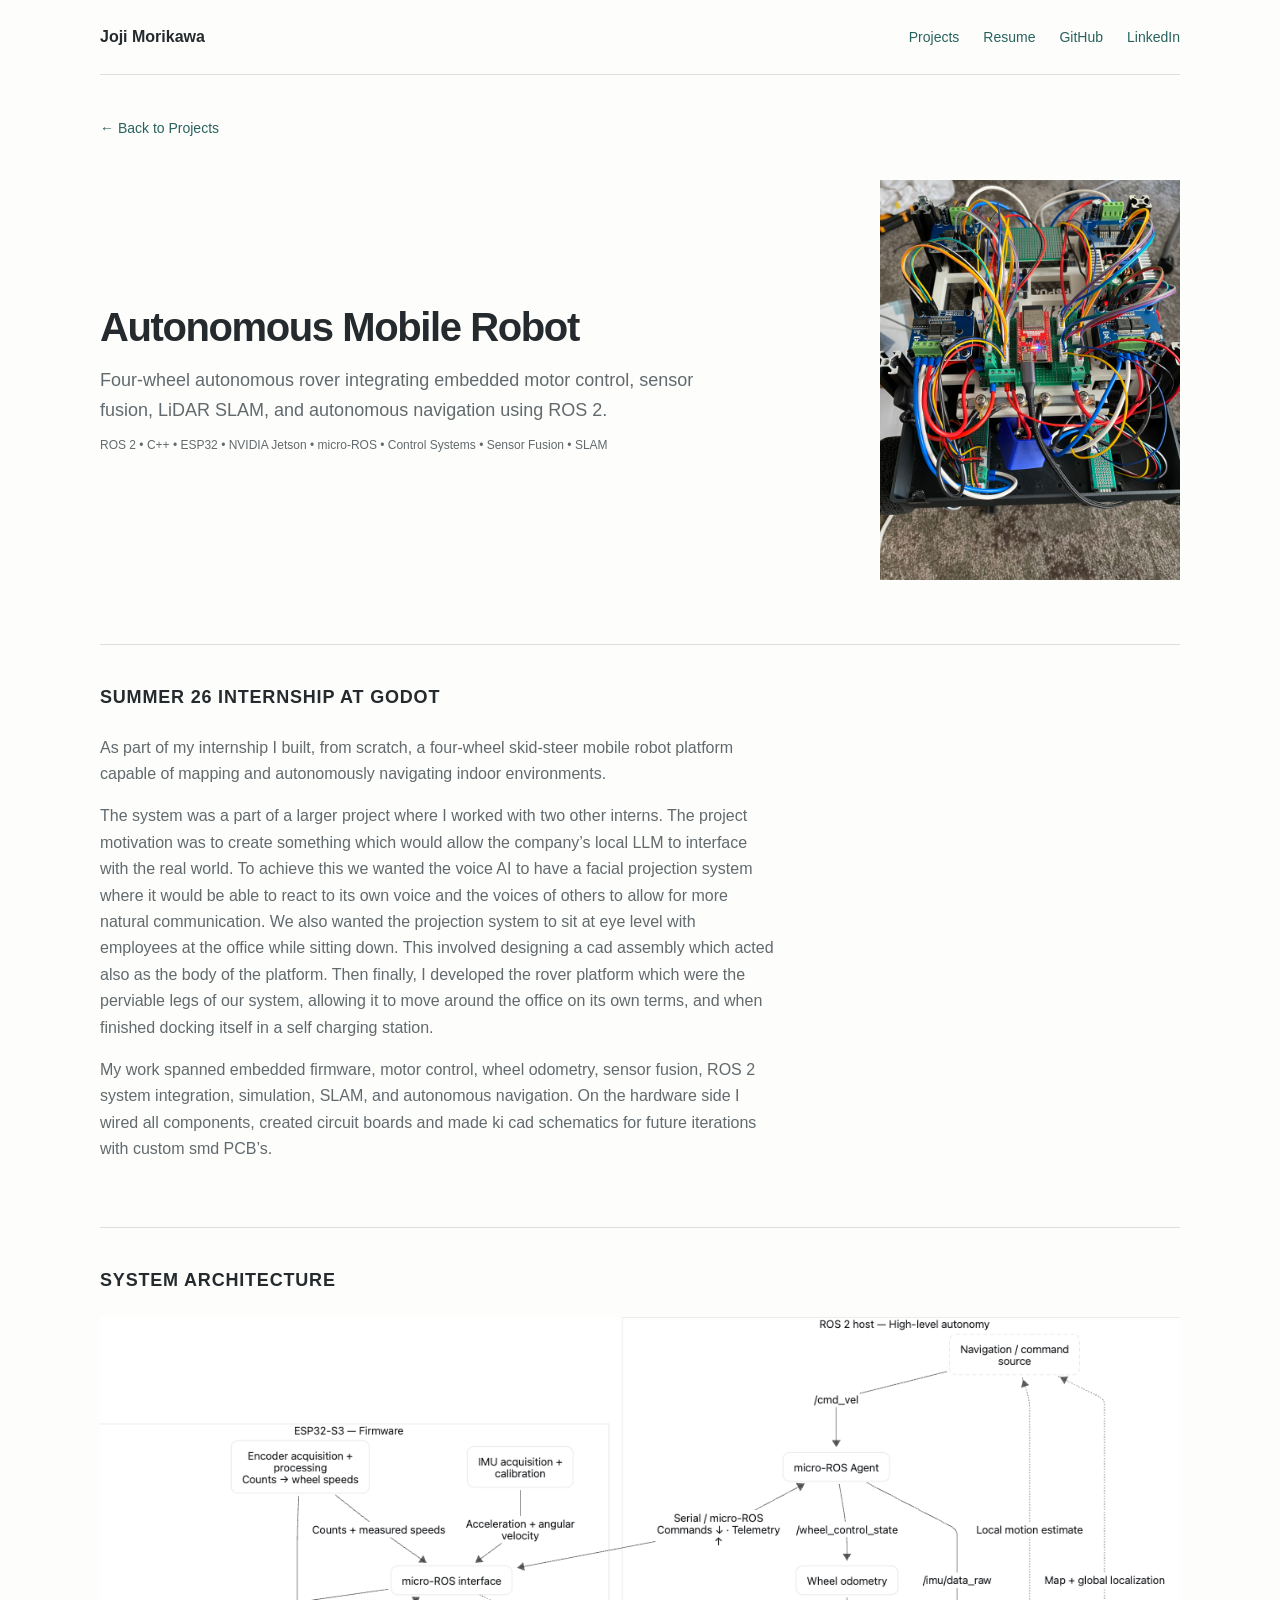
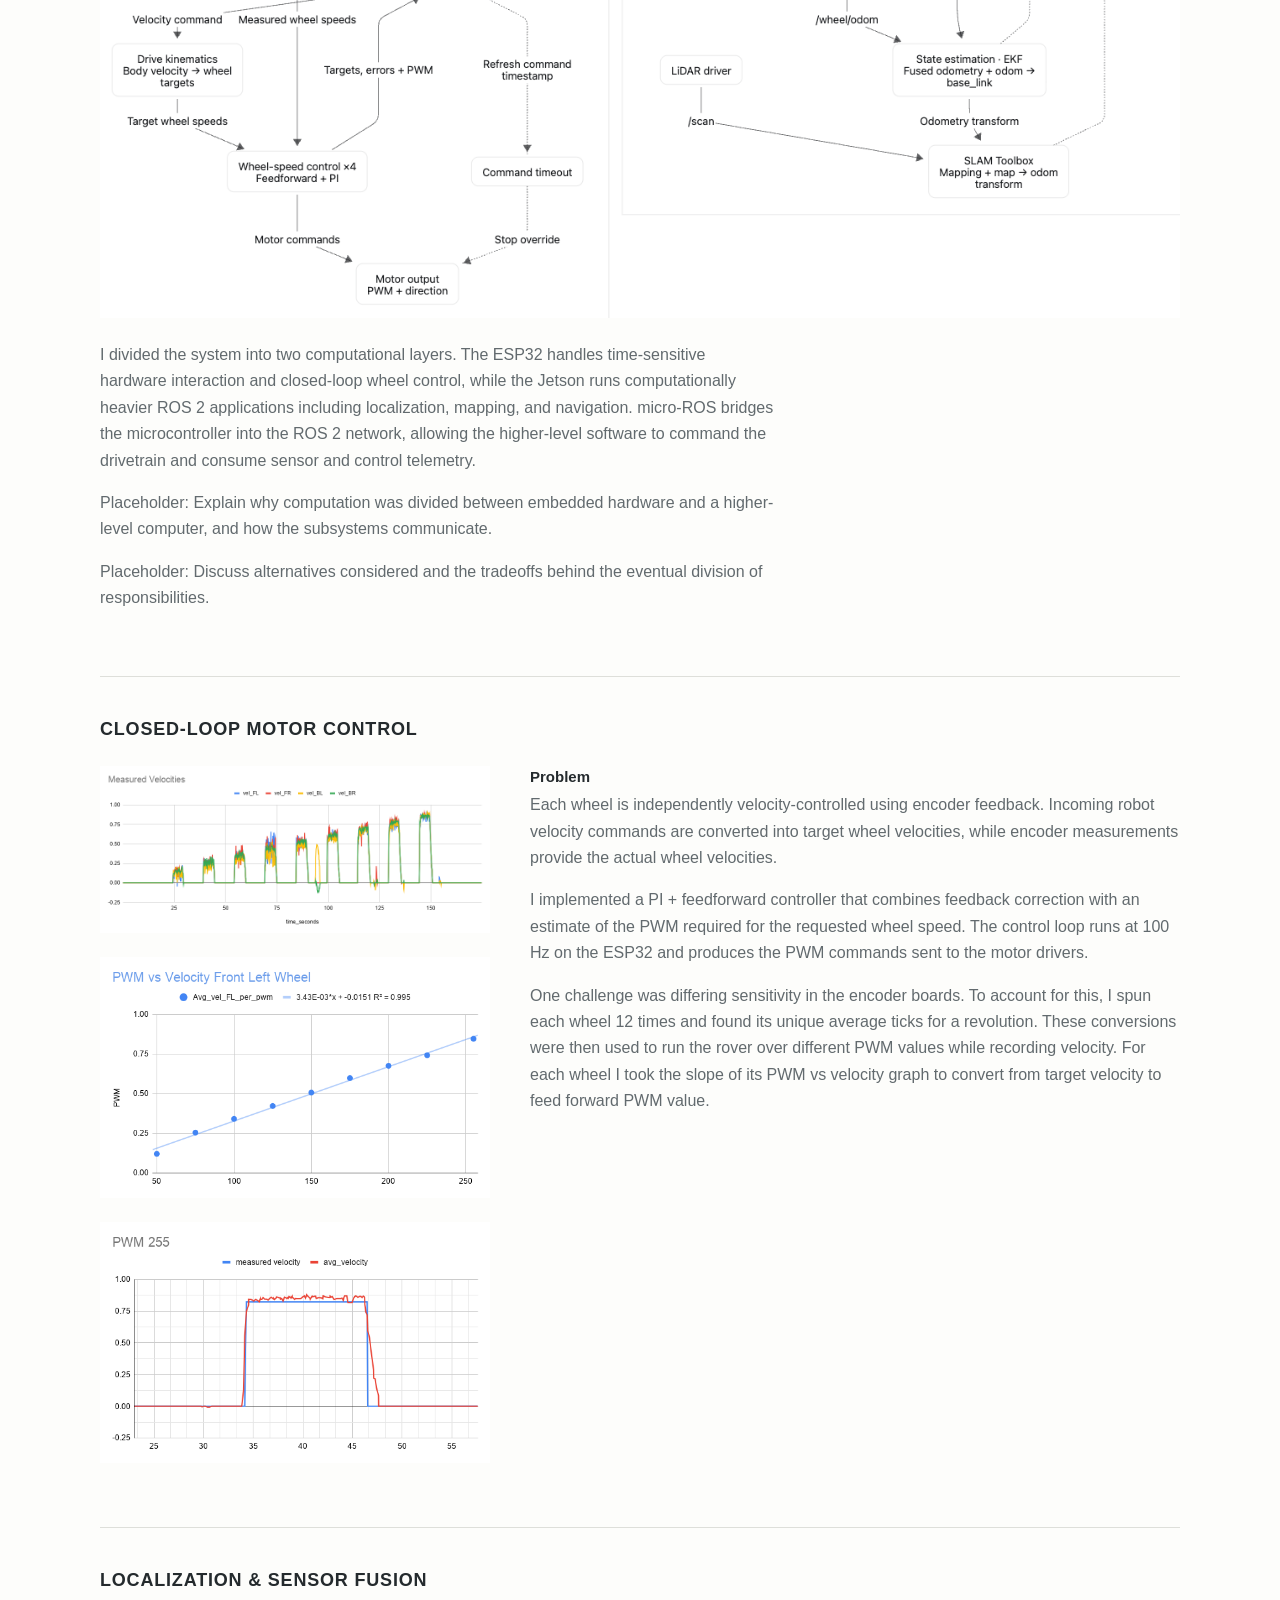
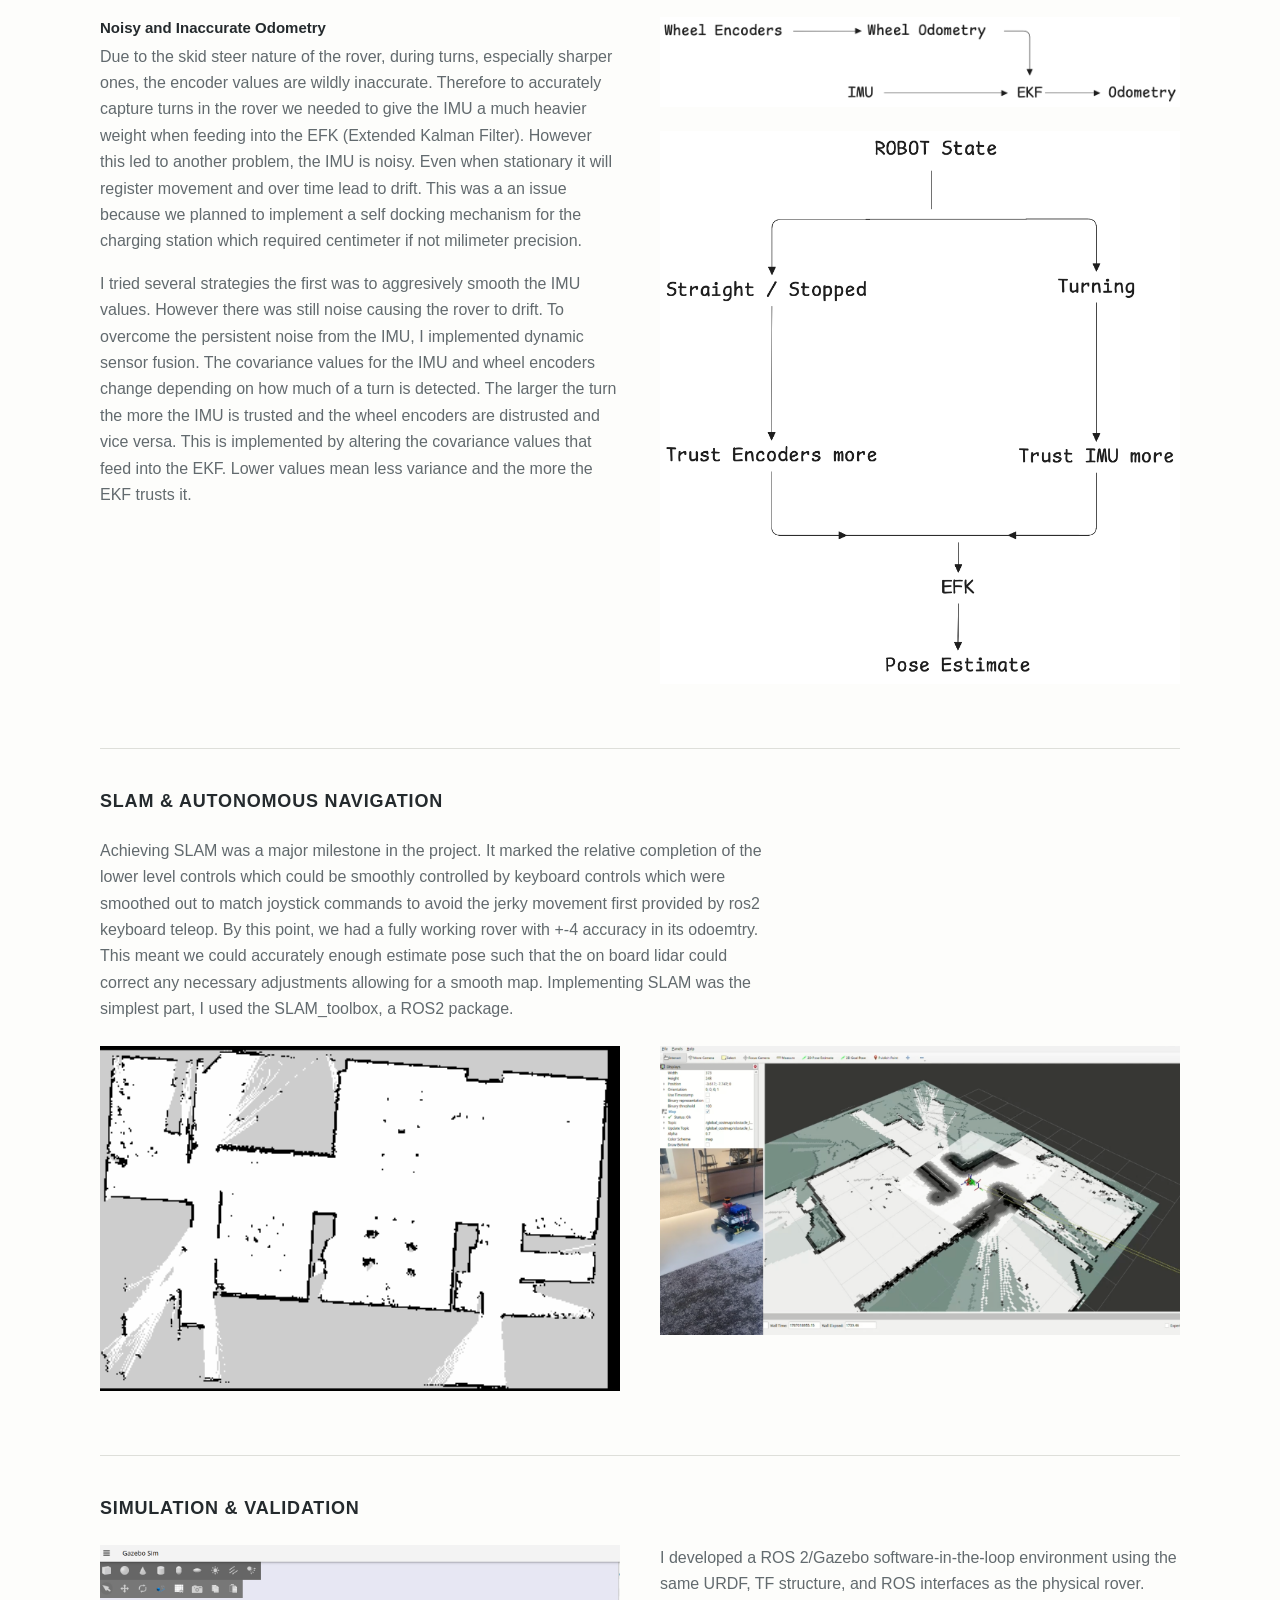
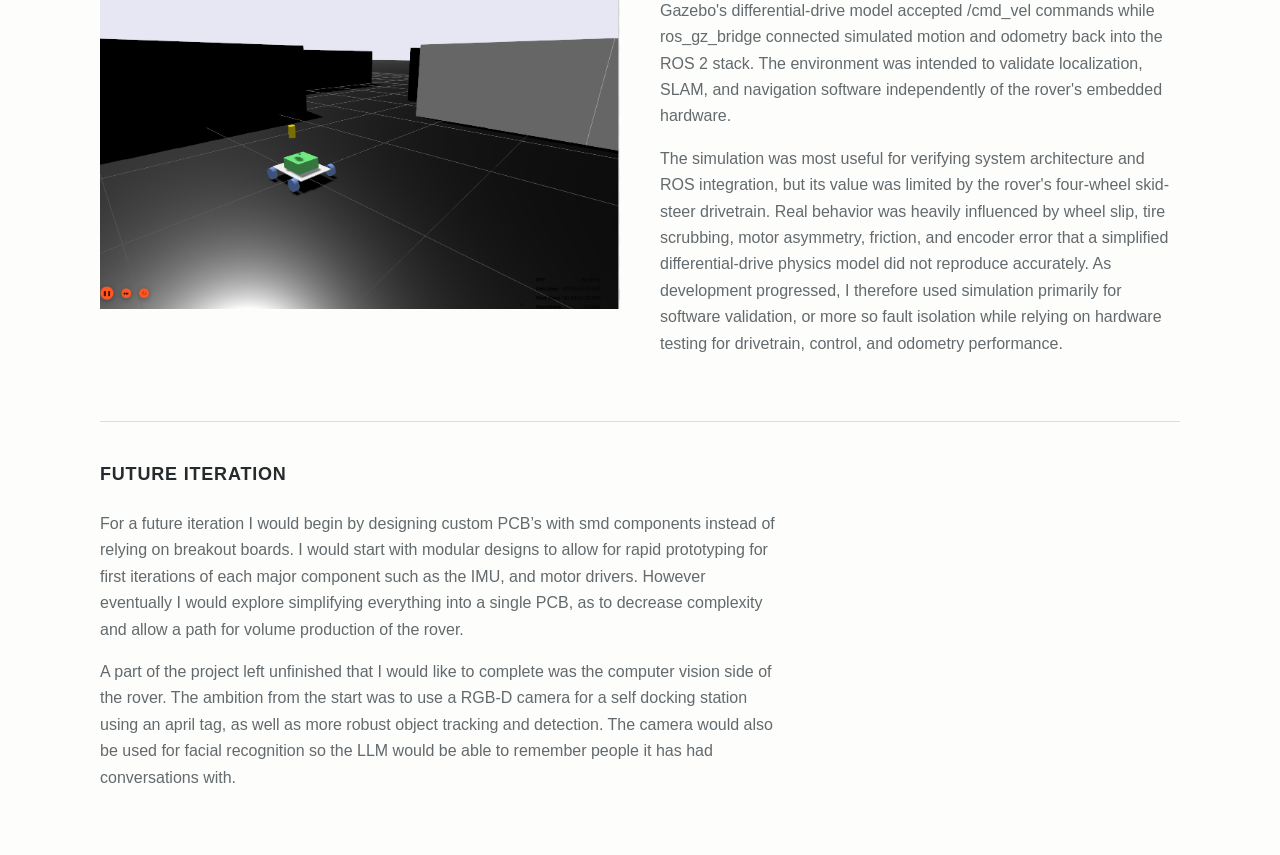
==== projects/autonomous-robot.html @ 3e3bd5a0 "Gazebo Photo" ====
<!DOCTYPE html>
<html lang="en">
  <head>
    <meta charset="UTF-8">
    <meta name="viewport" content="width=device-width, initial-scale=1">
    <meta name="description" content="Autonomous Mobile Robot — engineering case study layout, with project content to follow.">
    <title>Autonomous Mobile Robot — Joji Morikawa</title>
    <link rel="stylesheet" href="../style.css">
  </head>
  <body>
    <div class="page">
      <header class="site-navigation">
        <a class="site-name" href="../index.html">Joji Morikawa</a>
        <nav class="profile-links" aria-label="Portfolio navigation">
          <a href="../index.html#projects-heading">Projects</a>
          <a href="../assets/images/Resume.pdf">Resume</a>
          <a href="https://github.com/Joji-M">GitHub</a>
          <a href="https://www.linkedin.com/in/jojimorikawa7/">LinkedIn</a>
        </nav>
      </header>
      <main class="case-study">
        <a class="back-link" href="../index.html#projects-heading">← Back to Projects</a>
        <header class="case-header intro-layout">
          <div>
          <h1>Autonomous Mobile Robot</h1>
          <p class="case-summary">Four-wheel autonomous rover integrating embedded motor control, sensor fusion, LiDAR SLAM, and autonomous navigation using ROS 2.</p>
          <p class="technologies">ROS 2 • C++ • ESP32 • NVIDIA Jetson • micro-ROS • Control Systems • Sensor Fusion • SLAM</p>
          <!-- Optional: add a nav with class="project-resources" and GitHub/Demo anchors once real project URLs exist. -->
          </div>
          <figure class="figure portrait-visual">
            <img src="../assets/images/Rover_Hero.jpg"
              alt="Autonomous mobile rover"
              width="3024" height="4032">
          </figure>
        </header>
     

        <!-- Each case-section is independent: copy, remove, or move the entire section. -->
        <section class="case-section" aria-labelledby="overview">
          <h2 id="overview">Summer 26 Internship at Godot</h2>
          <div class="full-text prose">
            <p>

            As part of my internship I built, from scratch, a four-wheel skid-steer mobile robot platform capable of mapping and autonomously navigating indoor environments.

            </p>
            <p>
              The system was a part of a larger project where I worked with two other interns. The project motivation was to create something which would allow the company’s local LLM to interface with the real world. To achieve this we wanted the voice AI to have a facial projection system where it would be able to react to its own voice and the voices of others to allow for more natural communication. We also wanted the projection system to sit at eye level with employees at the office while sitting down. This involved designing a cad assembly which acted also as the body of the platform. Then finally, I developed the rover platform which were the perviable legs of our system, allowing it to move around the office on its own terms, and when finished docking itself in a self charging station. 

            </p>
       
            <p>
              My work spanned embedded firmware, motor control, wheel odometry, sensor fusion, ROS 2 system integration, simulation, SLAM, and autonomous navigation. 
              On the hardware side I wired all components, created circuit boards and made ki cad schematics for future iterations with custom smd PCB’s. 

            </p>
          </div>
          <!-- Optional project details; remove fields or this entire dl when unnecessary. -->
        
        </section>

        <section class="case-section" aria-labelledby="architecture">
          <h2 id="architecture">System Architecture</h2>
          <figure class="figure full-visual">
            <img src="../assets/images/Rover_Arch.png"
              alt="Autonomous mobile rover architecture"
              width="3024" height="4032">
          </figure>
          <div class="full-text prose">
            <p>
              I divided the system into two computational layers. The ESP32 handles time-sensitive hardware interaction and closed-loop wheel control, while the Jetson runs computationally heavier ROS 2 applications including localization, mapping, and navigation. micro-ROS bridges the microcontroller into the ROS 2 network, allowing the higher-level software to command the drivetrain and consume sensor and control telemetry.
            </p>
            <p>Placeholder: Explain why computation was divided between embedded hardware and a higher-level computer, and how the subsystems communicate.</p>
            <p>Placeholder: Discuss alternatives considered and the tradeoffs behind the eventual division of responsibilities.</p>
          </div>
        </section>

        <section class="case-section" aria-labelledby="motor-control">
          <h2 id="motor-control">Closed-Loop Motor Control</h2>
          <div class="split-layout narrow-visual">
            <div>
            <figure class="figure space-after">
               <img src="../assets/images/Measured_Velocities.png"
                alt="Autonomous mobile rover architecture"
                width="906" height="388">
            </figure>

            <figure class="figure space-after">
              <img src="../assets/images/Rover_Slope.png"
                alt="Autonomous mobile rover architecture"
                width="600" height="371">
            </figure>


            <figure class = "figure">
              <img src="../assets/images/PWM_255.png"
                alt="Autonomous mobile rover architecture"
                width="600" height="371">
            </figure>
            </div>

          <div class="prose">
              <h3>Problem</h3>
              <p>Each wheel is independently velocity-controlled using encoder feedback. Incoming robot velocity commands are converted into target wheel velocities, while encoder measurements provide the actual wheel velocities.
              </p>
              
              <p>
                I implemented a PI + feedforward controller that combines feedback correction with an estimate of the PWM required for the requested wheel speed. The control loop runs at 100 Hz on the ESP32 and produces the PWM commands sent to the motor drivers.
              </p>
              <p>
                One challenge was differing sensitivity in the encoder boards. To account for this, I spun each wheel 12 times and found its unique average ticks for a revolution. These conversions were then used to run the rover over different PWM values while recording velocity. For each wheel I took the slope of its PWM vs velocity graph to convert from target velocity to feed forward PWM value. 
              </p>
          </div>
          </div>
  
        </section>

        <section class="case-section" aria-labelledby="sensor-fusion">
          <h2 id="sensor-fusion">Localization &amp; Sensor Fusion</h2>
          <!-- Figure first in HTML; reverse changes desktop placement only. Mobile keeps the figure with its caption first. -->
          <div class="split-layout reverse">
            <div>
              <figure class="figure space-after">
                <img src="../assets/images/Rover_sensor_fusion.png"
                  alt="Autonomous mobile rover architecture"
                  width="3024" height="4032">
              </figure>
    
              <figure class="figure">
                <img src="../assets/images/Rover_sensor_fusion2.png"
                  alt="Autonomous mobile rover architecture"
                  width="3024" height="4032">
              </figure>
            </div>
            <div class="prose">
              <h3>Noisy and Inaccurate Odometry</h3>
              <p>Due to the skid steer nature of the rover, during turns, especially sharper ones, the encoder values are wildly inaccurate. Therefore to accurately capture turns in the rover
                we needed to give the IMU a much heavier weight when feeding into the EFK (Extended Kalman Filter). However this led to another problem, the IMU is noisy. Even when stationary it 
                will register movement and over time lead to drift. This was a an issue because we planned to implement a self docking mechanism for the charging station which required centimeter if 
                not milimeter precision. 
              </p>
              <p>
                I tried several strategies the first was to aggresively smooth the IMU values. However there was still noise causing the rover to drift. 
                To overcome the persistent noise from the IMU, I implemented dynamic sensor fusion. The covariance values for the IMU and wheel encoders change depending on how much of a turn is detected.
                The larger the turn the more the IMU is trusted and the wheel encoders are distrusted and vice versa. This is implemented by altering the covariance values that feed into the EKF. Lower values 
                mean less variance and the more the EKF trusts it. 

              </p>
          
            </div>
          </div>
        </section>

        <section class="case-section" aria-labelledby="navigation">
          <h2 id="navigation">SLAM &amp; Autonomous Navigation</h2>
          <div class="full-text prose">
            <p>
              Achieving SLAM was a major milestone in the project. 
              It marked the relative completion of the lower level controls which could be smoothly controlled by 
              keyboard controls which were smoothed out to match joystick commands to avoid the jerky movement first 
              provided by ros2 keyboard teleop. By this point, we had a fully working rover with +-4 accuracy in its odoemtry. 
              This meant we could accurately enough estimate pose such that the on board lidar could correct any necessary adjustments allowing for 
              a smooth map. Implementing SLAM was the simplest part, I used the SLAM_toolbox, a ROS2 package. 
            </p>
          </div>
          <div class="visual-grid">
            <figure class="figure">
              <img src="../assets/images/Rover_SLAM.png"
                  alt="Autonomous mobile rover architecture"
                  width="3024" height="4032">
            </figure>
            <figure class="figure">
              <img src="../assets/images/Rover_Nav2.png"
                  alt="Autonomous mobile rover architecture"
                  width="3024" height="4032">
            </figure>
          </div>
        </section>

        <section class="case-section" aria-labelledby="simulation">
          <h2 id="simulation">Simulation &amp; Validation</h2>
          <div class="split-layout">
            <figure class="figure">
              <img src="../assets/images/Rover_Gazebo.png"
                  alt="Autonomous mobile rover architecture"
                  width="3024" height="4032">
            </figure>
            <div class="prose">
          
              <p>I developed a ROS 2/Gazebo software-in-the-loop environment using the same
                 URDF, TF structure, and ROS interfaces as the physical rover. Gazebo's differential-drive
                  model accepted /cmd_vel commands while ros_gz_bridge connected simulated motion 
                  and odometry back into the ROS 2 stack. The environment was intended to validate 
                  localization, SLAM, and navigation software independently of the rover's embedded hardware.
                </p>
              
              <p>The simulation was most useful for verifying system architecture and ROS integration, 
                but its value was limited by the rover's four-wheel skid-steer drivetrain. 
                Real behavior was heavily influenced by wheel slip, tire scrubbing, 
                motor asymmetry, friction, and encoder error that a simplified 
                differential-drive physics model did not reproduce accurately. 
                As development progressed, I therefore used simulation primarily 
                for software validation, or more so fault isolation while relying on
                 hardware testing for drivetrain, control, and odometry performance.
                </p>

        
            </div>
          </div>
        </section>



        <section class="case-section" aria-labelledby="outcome">
          <h2 id="outcome">Future Iteration</h2>
          <div class="full-text prose">
            <p>
              For a future iteration I would begin by designing custom PCB’s with smd components instead of relying on breakout boards. I would start with modular designs to allow for rapid prototyping for first iterations of each major component such as the IMU, and motor drivers. However eventually I would explore simplifying everything into a single PCB, as to decrease complexity and allow a path for volume production of the rover. 
            </p>

            <p>
              A part of the project left unfinished that I would like to complete was the computer vision side of the rover. The ambition from the start was to use a RGB-D camera for a self docking station using an april tag, as well as more robust object tracking and detection. The camera would also be used for facial recognition so the LLM would be able to remember people it has had conversations with. 
            </p>
          </div>
        </section>
      </main>
    </div>
  </body>
</html>
---- style.css ----
:root {
  --page-width: 1080px;
  --background: #fdfdfb;
  --text: #242a2d;
  --muted: #626a6e;
  --accent: #28625e;
  --border: #dedfda;
  --image-background: #eeefeb;
  --space-xs: 8px;
  --space-sm: 16px;
  --space-md: 24px;
  --space-lg: 40px;
  --space-xl: 64px;
  --project-image-width: 34%;
  --project-spacing: 28px;
}

* {
  box-sizing: border-box;
}

body {
  margin: 0;
  background: var(--background);
  color: var(--text);
  font-family: -apple-system, BlinkMacSystemFont, "Segoe UI", sans-serif;
  font-size: 16px;
  line-height: 1.65;
  -webkit-font-smoothing: antialiased;
}

h1, h2, h3, p {
  margin: 0;
}

a {
  color: var(--accent);
  text-decoration: underline;
  text-decoration-color: transparent;
  text-underline-offset: 5px;
}

a:hover {
  text-decoration-color: currentColor;
}

a:focus-visible {
  outline: 2px solid var(--accent);
  outline-offset: 5px;
}

.page {
  width: min(var(--page-width), calc(100% - 80px));
  margin-inline: auto;
}

/* Compact introduction and profile navigation. */
.introduction {
  display: flex;
  align-items: center;
  justify-content: space-between;
  gap: var(--space-lg);
  padding-block: 72px var(--space-xl);
  border-bottom: 1px solid var(--border);
}

h1 {
  font-size: clamp(2rem, 4vw, 2.75rem);
  font-weight: 650;
  line-height: 1.15;
  letter-spacing: -0.045em;
}

.degree {
  margin-top: var(--space-sm);
  font-size: 18px;
}

.focus {
  margin-top: 4px;
  color: var(--muted);
  font-size: 14px;
}

.focus span {
  margin-inline: 3px;
}

.profile-links {
  display: flex;
  flex-wrap: wrap;
  gap: var(--space-md);
  font-size: 14px;
  font-weight: 500;
}

/* Consistent image-left rows keep projects easy to scan. */
.projects {
  padding-block: var(--space-lg) var(--space-xl);
}

.section-heading {
  margin-bottom: var(--space-lg);
  font-size: 12px;
  font-weight: 650;
  letter-spacing: 0.15em;
  text-transform: uppercase;
}

.project {
  display: grid;
  /* About 70% of the original image width, keeping its 8:5 ratio. */
  grid-template-columns: var(--project-image-width) minmax(0, 1fr);
  align-items: center;
  gap: var(--space-lg);
  padding-bottom: var(--project-spacing);
  border-bottom: 1px solid var(--border);
}

.project + .project {
  padding-top: var(--project-spacing);
}

.project-image {
  display: grid;
  place-items: center;
  width: 100%;
  aspect-ratio: 8 / 5;
  object-fit: contain;
  background: var(--image-background);
  border: 1px solid var(--border);
  color: var(--muted);
  font-size: 13px;
  letter-spacing: 0.025em;
}

.project-content {
  min-width: 0;
}

h3 {
  font-size: clamp(1.35rem, 2.2vw, 1.65rem);
  font-weight: 600;
  line-height: 1.3;
  letter-spacing: -0.025em;
}

.technologies {
  margin-top: 10px;
  color: var(--muted);
  font-size: 12px;
  line-height: 1.8;
}

.description {
  margin-top: var(--space-sm);
  color: var(--muted);
  font-size: 15px;
  max-width: 46ch;
}

.project-link {
  display: inline-block;
  margin-top: var(--space-sm);
  padding-block: 4px;
  font-size: 14px;
  font-weight: 600;
}

.project-link span {
  margin-left: var(--space-xs);
}

/* Project-page navigation. */
.site-navigation {
  display: flex;
  align-items: center;
  justify-content: space-between;
  flex-wrap: wrap;
  gap: var(--space-md);
  padding-block: var(--space-md);
  border-bottom: 1px solid var(--border);
}

.site-name {
  color: var(--text);
  font-weight: 650;
}

.back-link {
  display: inline-block;
  margin-bottom: var(--space-lg);
  font-size: 14px;
}

/* Project pages: each section is independent of its position. */
.case-study {
  padding-block: var(--space-lg) var(--space-xl);
  overflow-wrap: anywhere;
}

.case-header {
  margin-bottom: var(--space-lg);
}

/* Optional portrait beside a project introduction. */
.intro-layout {
  display: grid;
  grid-template-columns: minmax(0, 1fr) minmax(0, 300px);
  align-items: center;
  gap: var(--space-lg);
}

.portrait-visual {
  width: 100%;
  max-width: 300px;
}

.case-header h1 {
  font-size: clamp(1.8rem, 4vw, 2.5rem);
  letter-spacing: -0.035em;
}

.case-summary {
  max-width: 65ch;
  margin-top: var(--space-sm);
  color: var(--muted);
  font-size: 18px;
}

.project-resources {
  display: flex;
  flex-wrap: wrap;
  gap: var(--space-md);
  margin-top: var(--space-md);
}

.case-section {
  padding-top: var(--space-lg);
  margin-top: var(--space-xl);
  border-top: 1px solid var(--border);
}

.case-section h2 {
  margin-bottom: var(--space-md);
  font-size: 18px;
  font-weight: 650;
  line-height: 1.4;
  letter-spacing: 0.045em;
  text-transform: uppercase;
}

.case-section > * + * {
  margin-top: var(--space-md);
}

/* Reusable content patterns; no subsystem-specific styling. */
.full-text {
  width: 100%;
  max-width: 76ch;
}

/* Keep a reduced visual and its accompanying prose at the same width. */
.content-column {
  width: 75%;
}

.content-column > * + * {
  margin-top: var(--space-md);
}

.prose p,
.case-section > p {
  color: var(--muted);
}

.prose > * + * {
  margin-top: var(--space-sm);
}

.prose h3 {
  font-size: 15px;
  letter-spacing: 0;
  line-height: 1.5;
}

.prose h3 + p {
  margin-top: 4px;
}

.split-layout,
.visual-grid {
  display: grid;
  grid-template-columns: repeat(2, minmax(0, 1fr));
  gap: var(--space-lg);
  align-items: start;
}

.split-layout > *,
.visual-grid > * {
  min-width: 0;
}

/* Narrow the visual column itself so text uses the remaining space. */
@media (min-width: 721px) {
  /* A near-square image paired with a wide image at similar heights. */
  .visual-grid.balanced-visuals {
    grid-template-columns: minmax(0, 1fr) minmax(0, 1.87fr);
  }

  .split-layout.narrow-visual {
    grid-template-columns: minmax(0, 3fr) minmax(0, 5fr);
  }
}

.split-layout.reverse > :first-child {
  grid-column: 2;
  grid-row: 1;
}

.split-layout.reverse > :last-child {
  grid-column: 1;
  grid-row: 1;
}

.figure {
  min-width: 0;
  margin: 0;
}

.figure-stack {
  display: grid;
  gap: var(--space-md);
}

.figure.centered-visual {
  width: 75%;
  margin-inline: auto;
}

.figure img,
.figure svg,
.figure video {
  display: block;
  width: 100%;
  height: auto;
}

.figure figcaption {
  margin-top: 10px;
  color: var(--muted);
  font-size: 12px;
  line-height: 1.6;
}

.visual-placeholder {
  display: grid;
  place-items: center;
  aspect-ratio: 8 / 5;
  padding: var(--space-md);
  border: 1px solid var(--border);
  background: var(--image-background);
  color: var(--muted);
  text-align: center;
  font-size: 13px;
}

.full-visual {
  width: 100%;
}

.full-visual .visual-placeholder {
  aspect-ratio: 3 / 1;
}

.hero-visual .visual-placeholder {
  max-height: 320px;
}

.graph-visual .visual-placeholder {
  aspect-ratio: 5 / 2;
}

.project-facts,
.metrics {
  display: grid;
  grid-template-columns: repeat(auto-fit, minmax(min(100%, 180px), 1fr));
  gap: var(--space-md);
  padding: 0;
  margin-bottom: 0;
}

.project-facts dt,
.metrics dt {
  color: var(--muted);
  font-size: 13px;
}

.project-facts dd,
.metrics dd {
  margin: 4px 0 0;
}

.metrics > div {
  display: flex;
  flex-direction: column;
  padding-block: var(--space-sm);
  border-top: 1px solid var(--border);
}

.metrics dd {
  order: -1;
  font-size: 30px;
  line-height: 1.3;
}

/* Tablet and mobile layouts. */
@media (max-width: 720px) {
  .content-column {
    width: 100%;
  }

  .intro-layout {
    grid-template-columns: minmax(0, 1fr);
    gap: var(--space-md);
  }

  .split-layout,
  .visual-grid {
    grid-template-columns: minmax(0, 1fr);
    gap: var(--space-md);
  }

  .split-layout.reverse > :first-child,
  .split-layout.reverse > :last-child {
    grid-column: auto;
    grid-row: auto;
  }

  .case-section {
    margin-top: var(--space-lg);
    padding-top: 32px;
  }

  .full-visual .visual-placeholder {
    aspect-ratio: 8 / 5;
  }
}

@media (max-width: 900px) {
  .introduction {
    align-items: flex-start;
    flex-direction: column;
    gap: var(--space-md);
    padding-top: 48px;
  }

  .project {
    gap: 32px;
  }
}

@media (max-width: 640px) {
  .page {
    width: calc(100% - 40px);
  }

  .introduction {
    padding-block: var(--space-lg);
  }

  .profile-links a {
    padding-block: 8px;
  }

  .projects {
    padding-top: 32px;
  }

  .section-heading {
    margin-bottom: var(--space-md);
  }

  .project {
    grid-template-columns: 1fr;
    gap: var(--space-md);
  }

  .project-image {
    width: 70%;
  }

  .description,
  .project-link {
    margin-top: var(--space-sm);
  }
}
.space-after {
  margin-bottom: 24px;
}
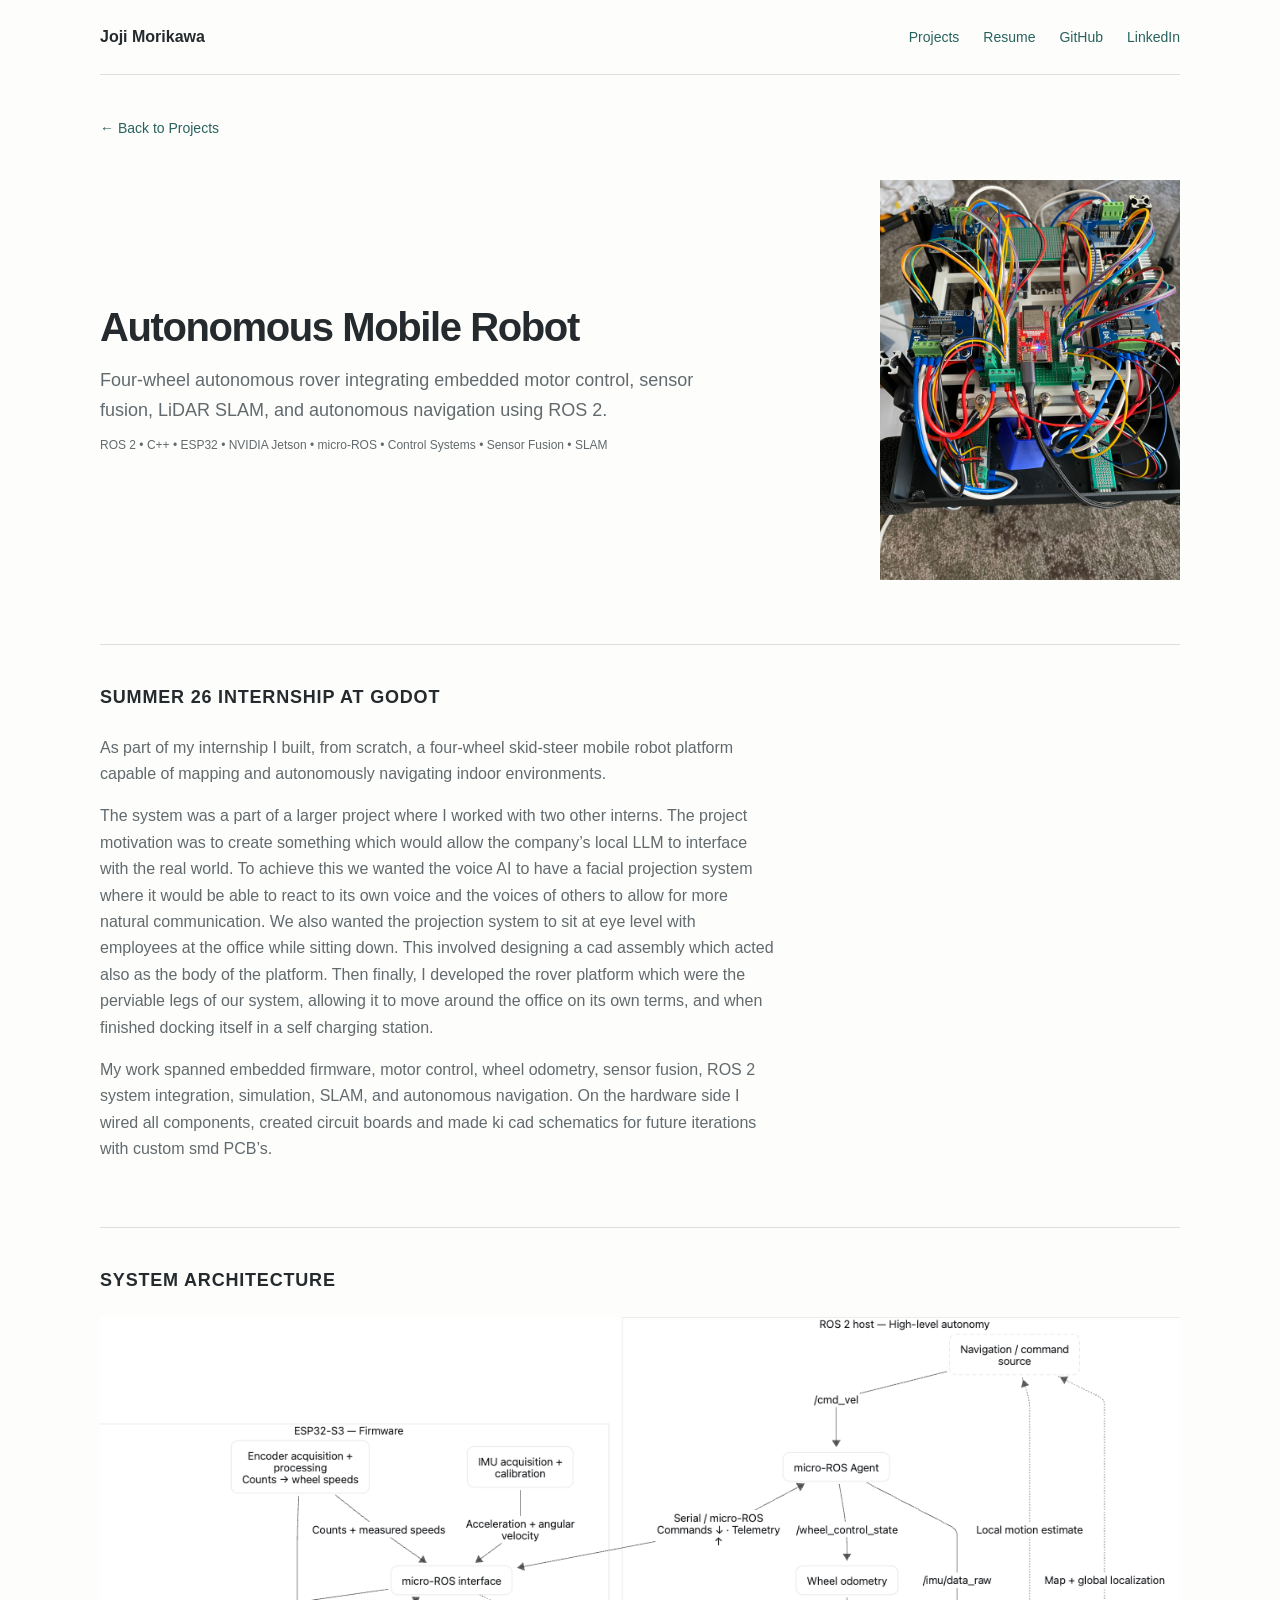
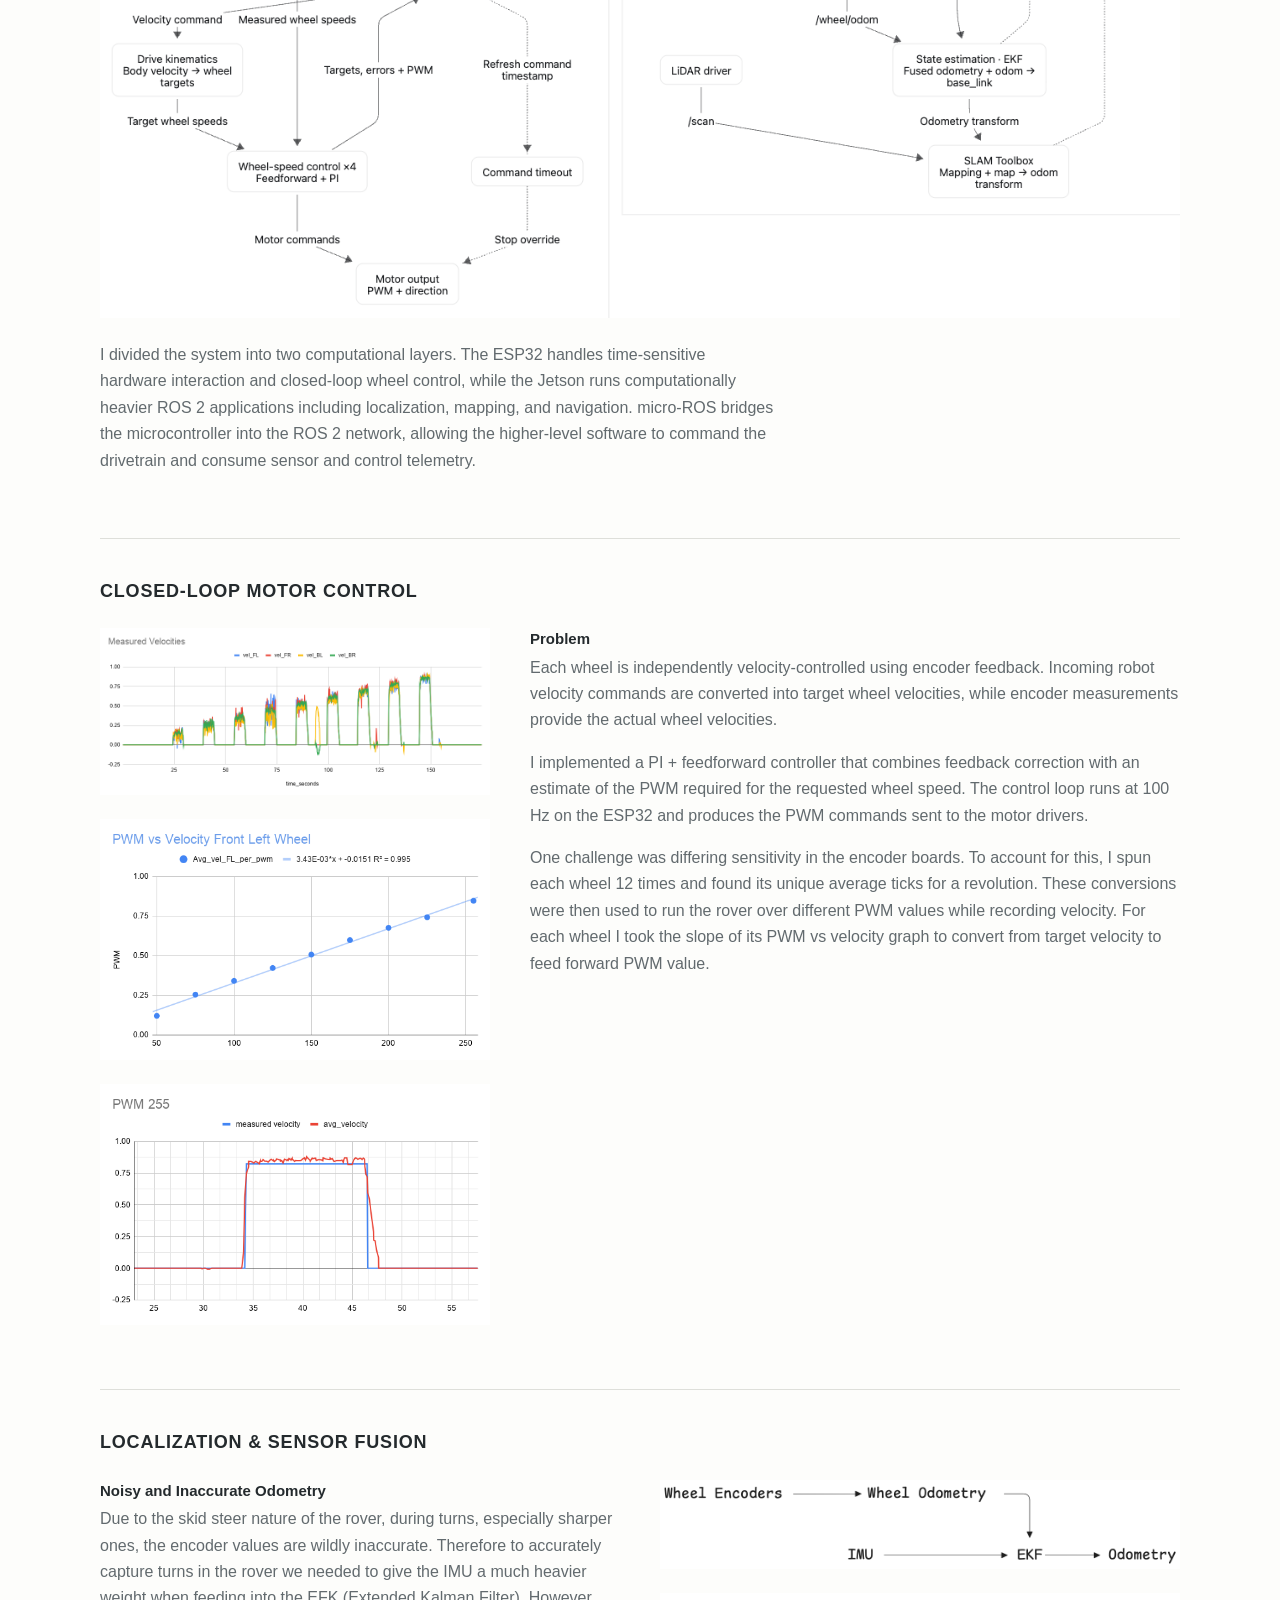
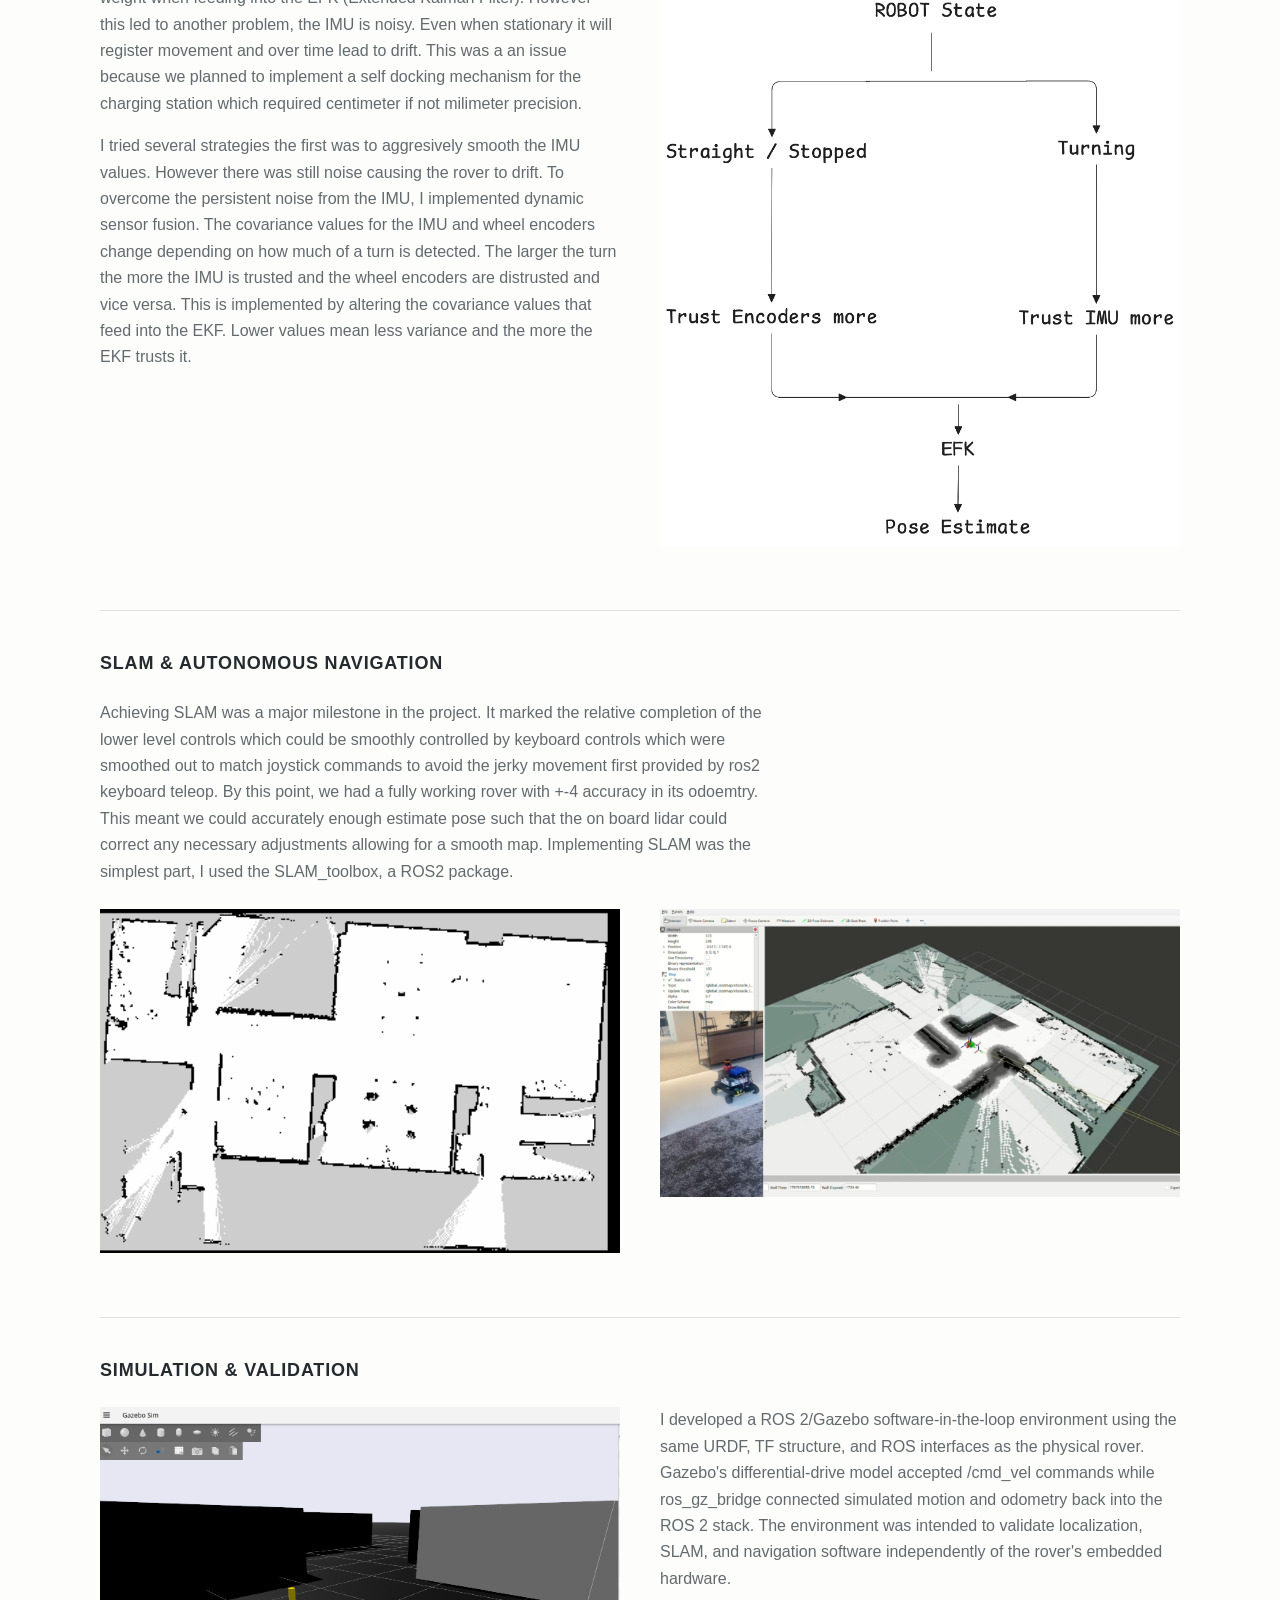
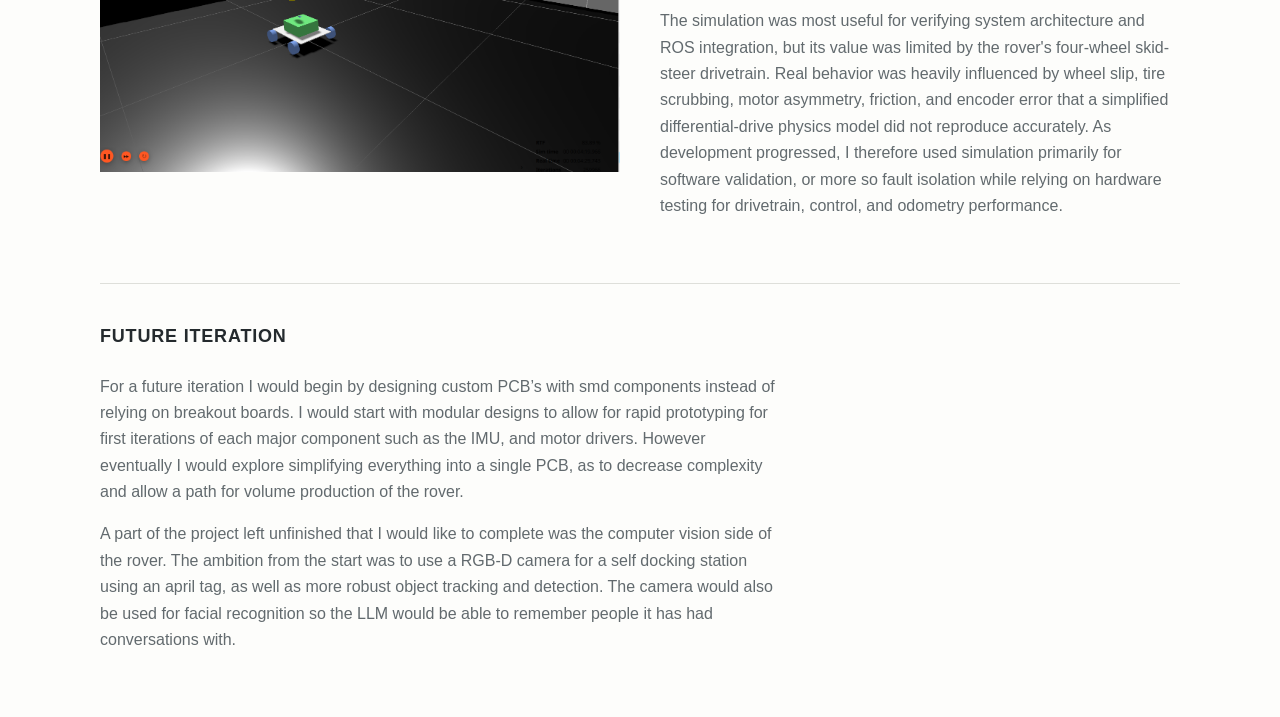
==== commit 0c2d4a6b: "Fix Bug 9-29-26" ====
--- a/projects/autonomous-robot.html
+++ b/projects/autonomous-robot.html
@@ -70,8 +70,7 @@
             <p>
               I divided the system into two computational layers. The ESP32 handles time-sensitive hardware interaction and closed-loop wheel control, while the Jetson runs computationally heavier ROS 2 applications including localization, mapping, and navigation. micro-ROS bridges the microcontroller into the ROS 2 network, allowing the higher-level software to command the drivetrain and consume sensor and control telemetry.
             </p>
-            <p>Placeholder: Explain why computation was divided between embedded hardware and a higher-level computer, and how the subsystems communicate.</p>
-            <p>Placeholder: Discuss alternatives considered and the tradeoffs behind the eventual division of responsibilities.</p>
+      
           </div>
         </section>
 
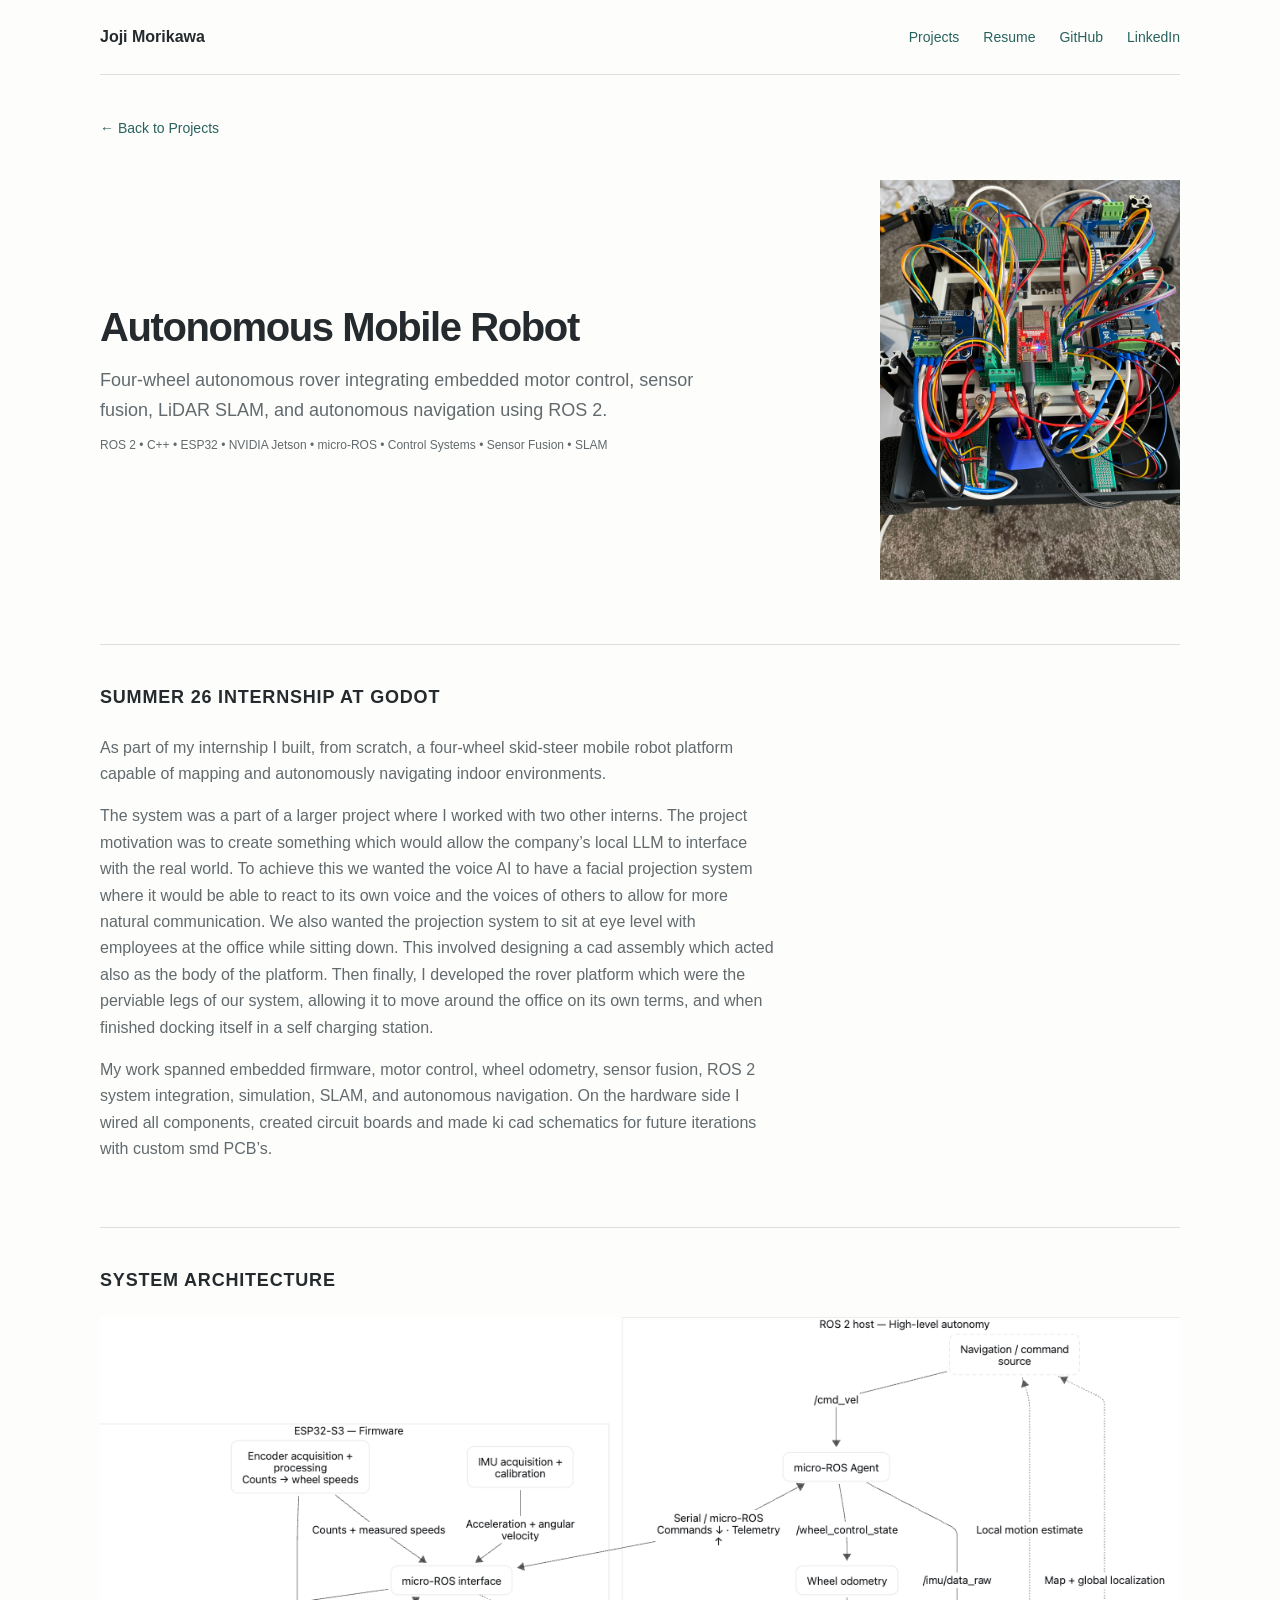
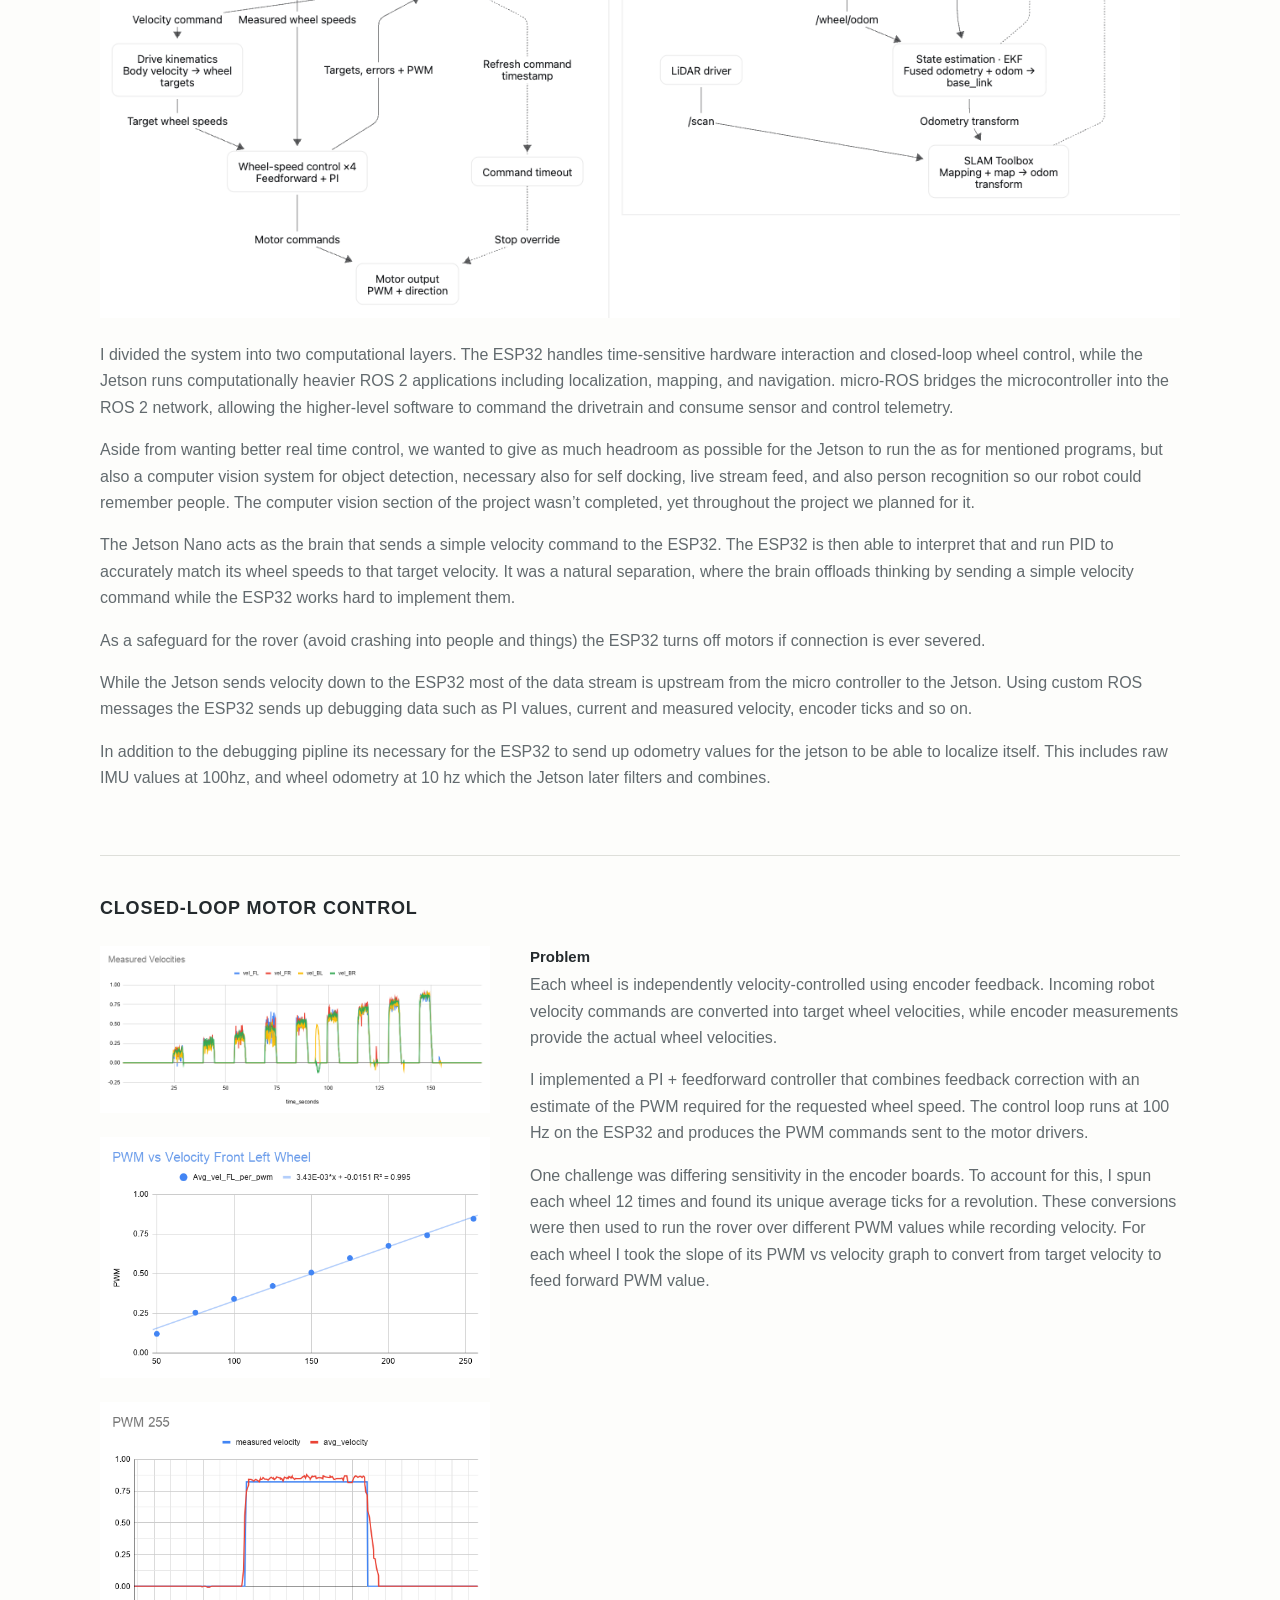
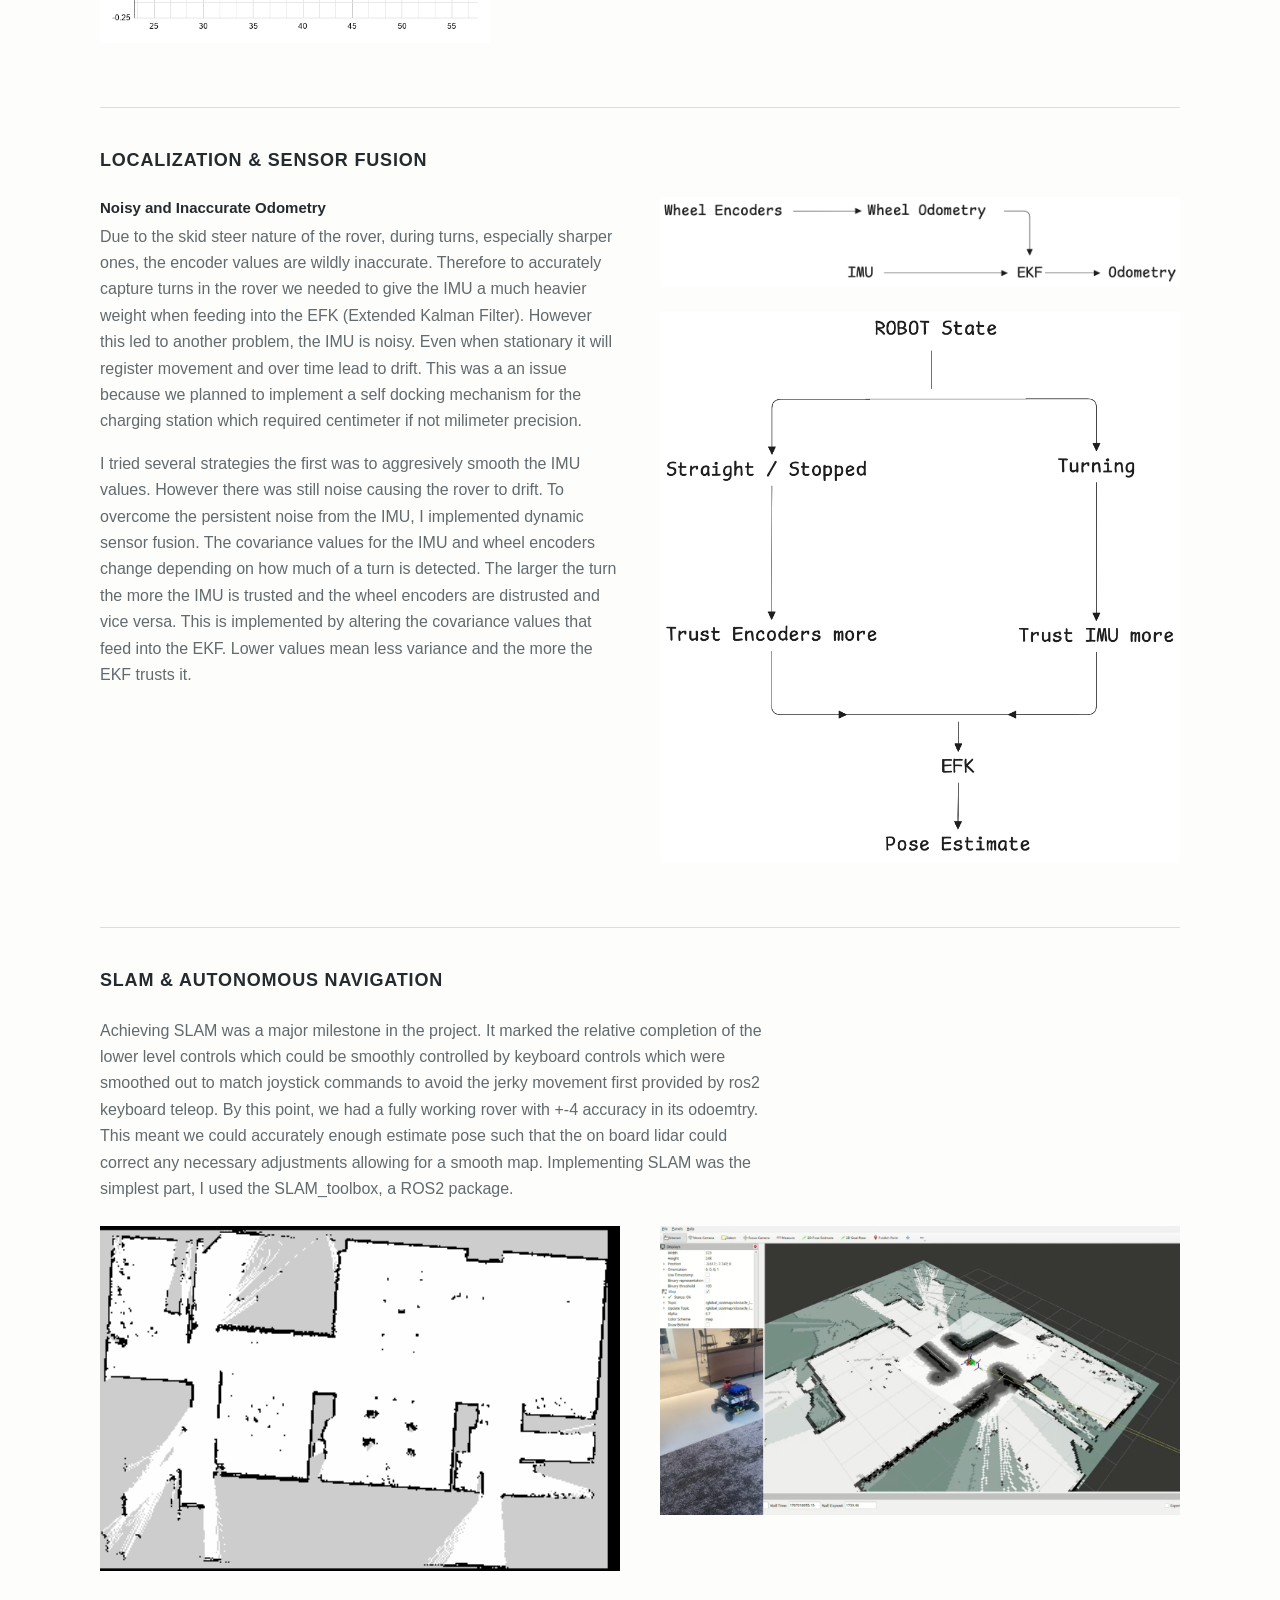
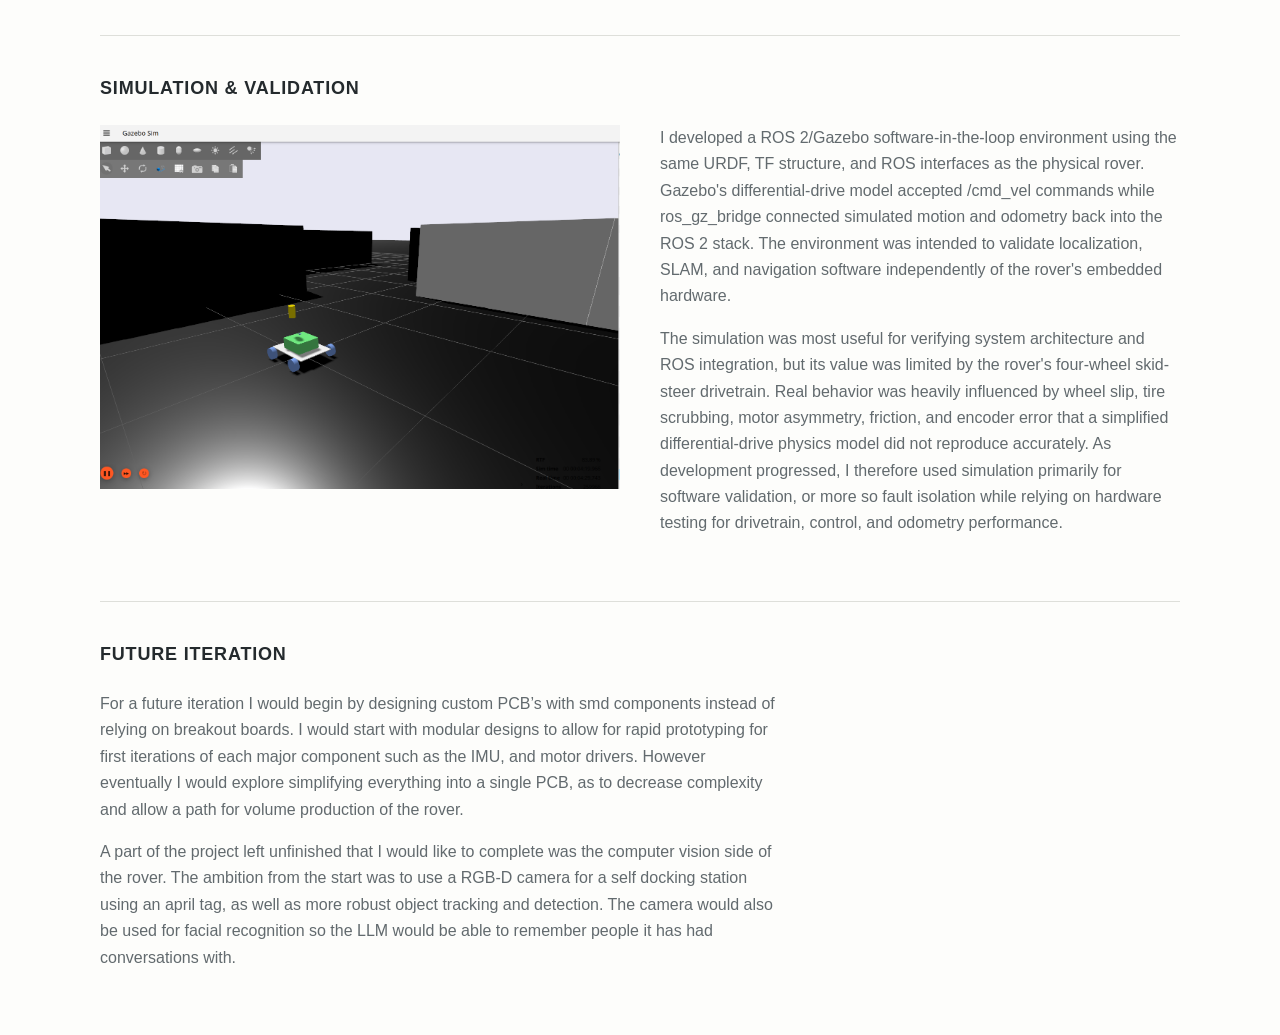
==== commit f0358c13: "added to Sysetem arch" ====
--- a/projects/autonomous-robot.html
+++ b/projects/autonomous-robot.html
@@ -66,10 +66,31 @@
               alt="Autonomous mobile rover architecture"
               width="3024" height="4032">
           </figure>
-          <div class="full-text prose">
+          <div class="prose">
             <p>
               I divided the system into two computational layers. The ESP32 handles time-sensitive hardware interaction and closed-loop wheel control, while the Jetson runs computationally heavier ROS 2 applications including localization, mapping, and navigation. micro-ROS bridges the microcontroller into the ROS 2 network, allowing the higher-level software to command the drivetrain and consume sensor and control telemetry.
             </p>
+            <p>
+              Aside from wanting better real time control, we wanted to give as much headroom as possible for the Jetson to run the as for mentioned programs, but also a computer vision system for object detection, necessary also for self docking, live stream feed, and also person recognition so our robot could remember people. The computer vision section of the project wasn’t completed, yet throughout the project we planned for it. 
+
+            </p>
+            <p>
+              The Jetson Nano acts as the brain that sends a simple velocity command to the ESP32. The ESP32 is then able to interpret that and run PID to accurately match its wheel speeds to that target velocity. It was a natural separation, where the brain offloads thinking by sending a simple velocity command while the ESP32 works hard to implement them. 
+            </p>
+
+            <p>
+              As a safeguard for the rover (avoid crashing into people and things) the ESP32 turns off motors if connection is ever severed. 
+            </p>
+
+            <p>
+              While the Jetson sends velocity down to the ESP32 most of the data stream is upstream from the micro controller to the Jetson. Using custom ROS messages the ESP32 sends up debugging data such as PI values, current and measured velocity, encoder ticks and so on. 
+            </p>
+            <p>
+              In addition to the debugging pipline its necessary for the ESP32 to send up odometry values for the jetson to be able to localize itself. This includes raw IMU values at 100hz, and wheel odometry at 10 hz which the Jetson later filters and combines. 
+            </p>
+
+
+
       
           </div>
         </section>
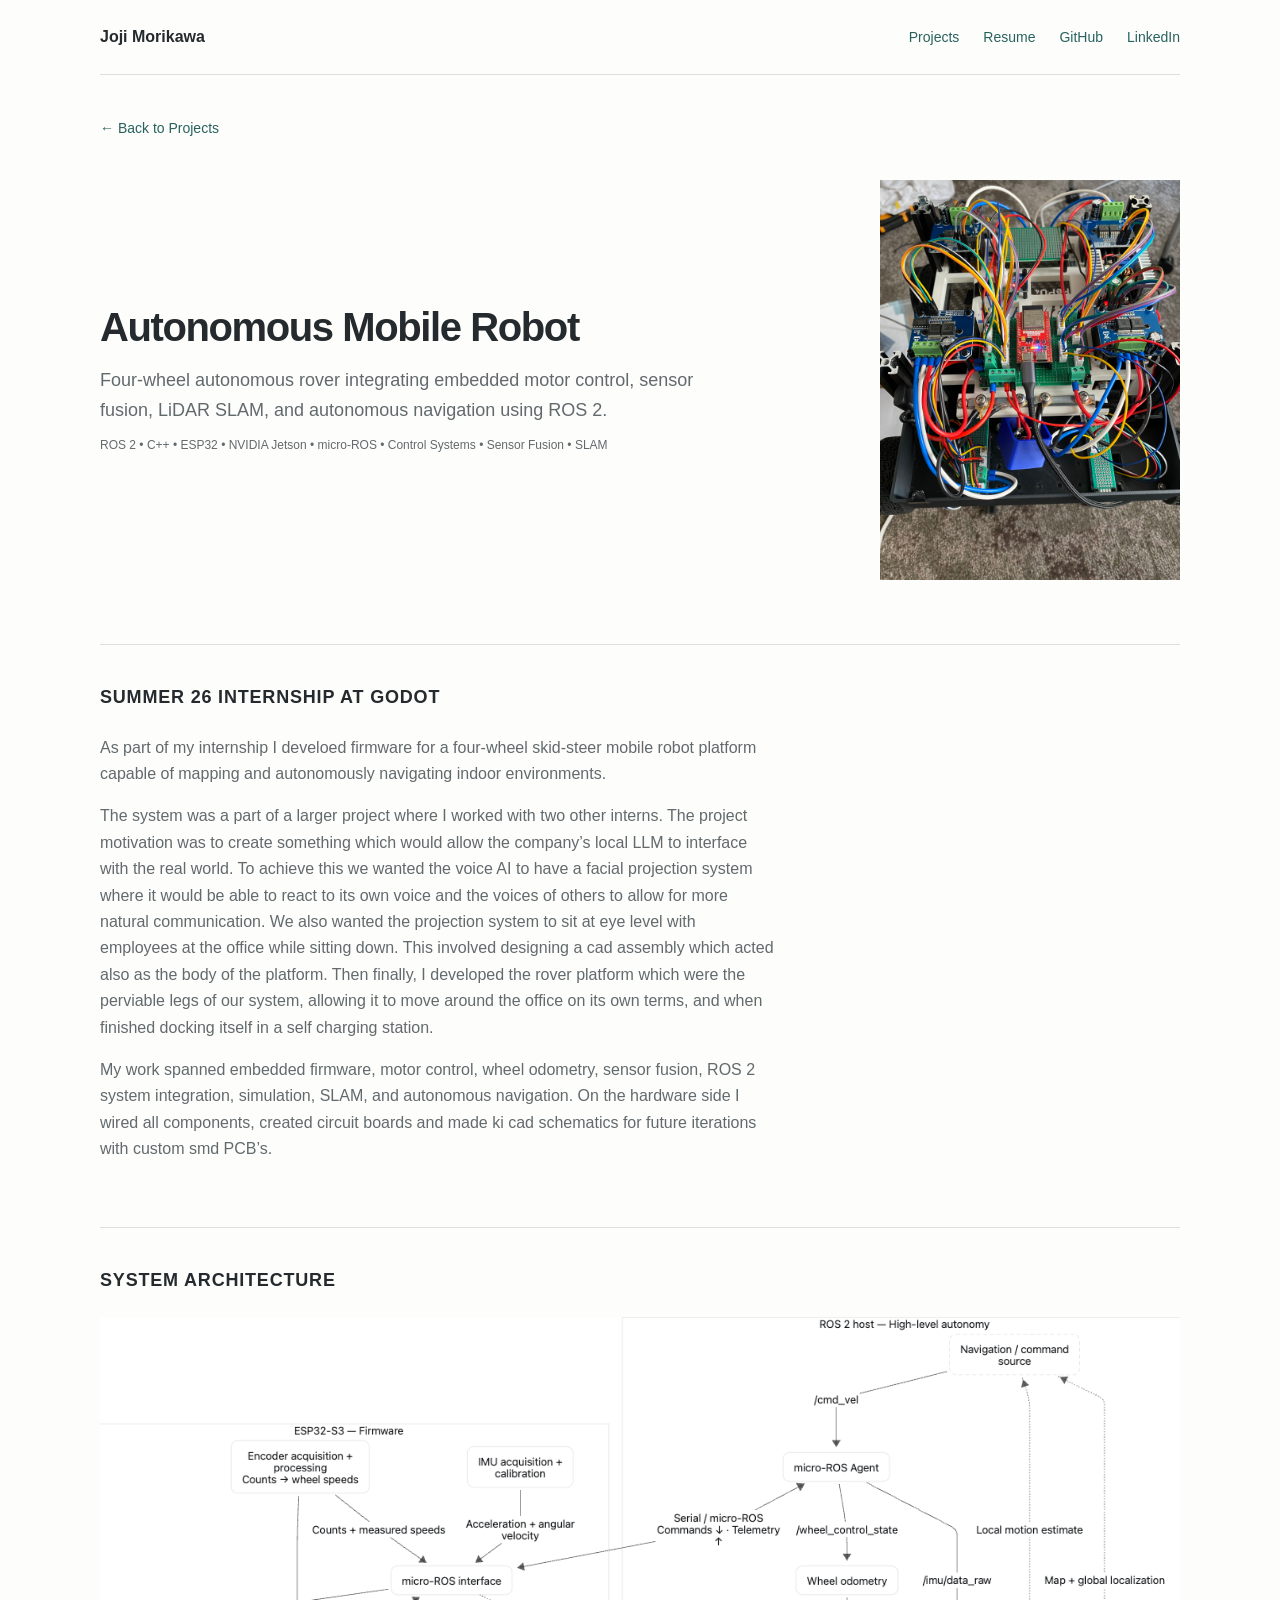
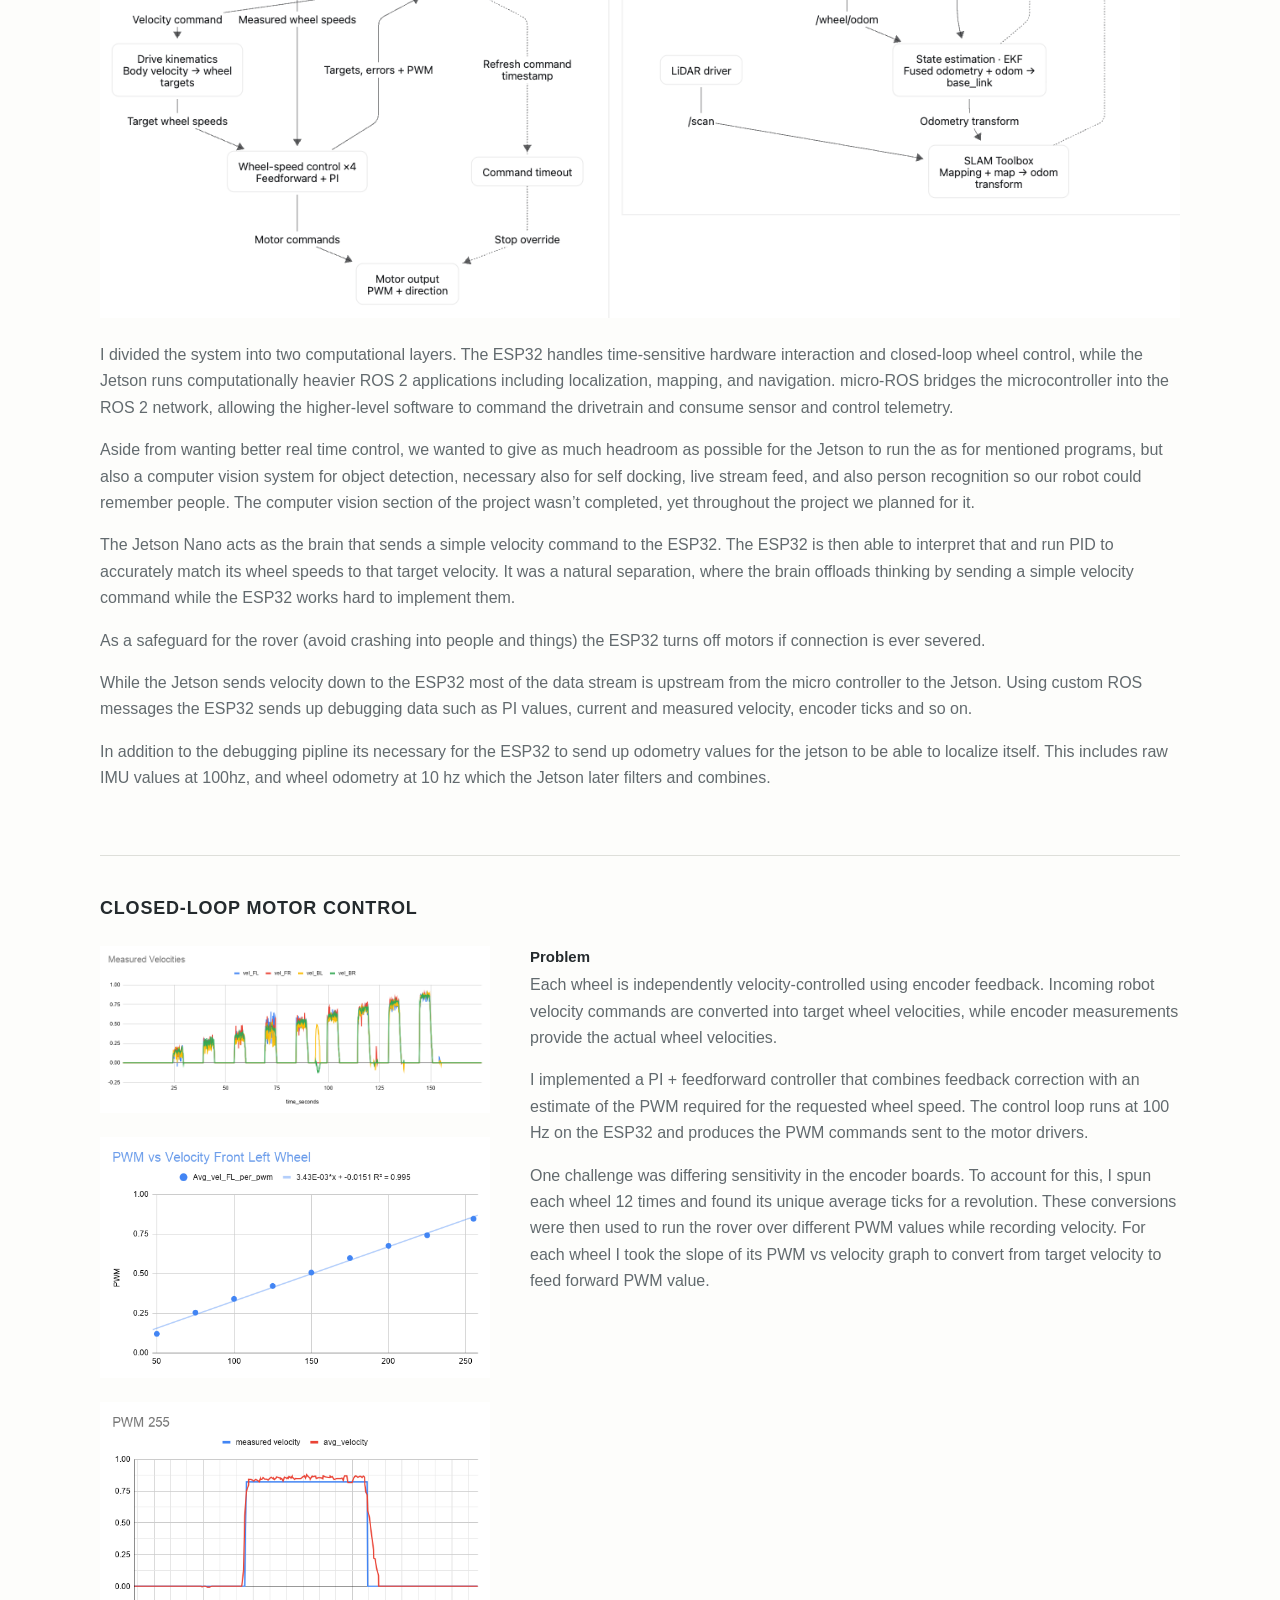
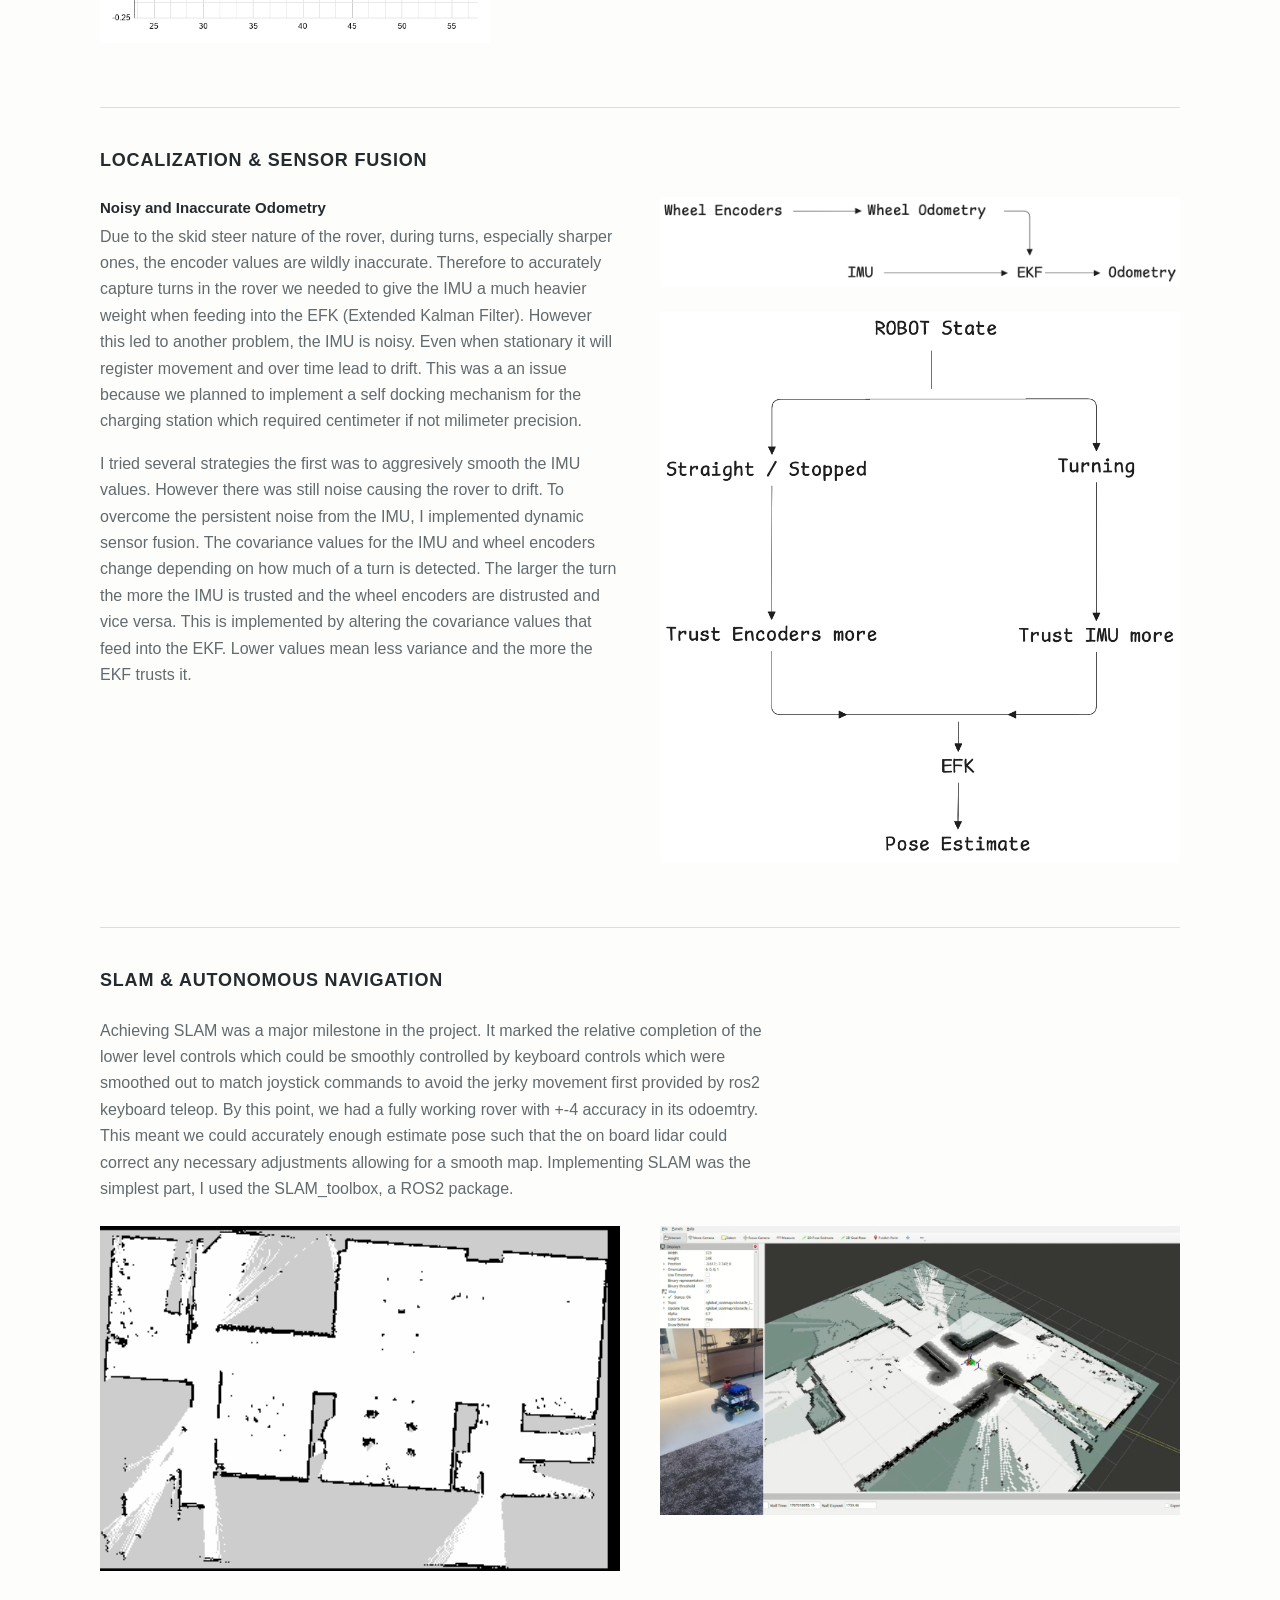
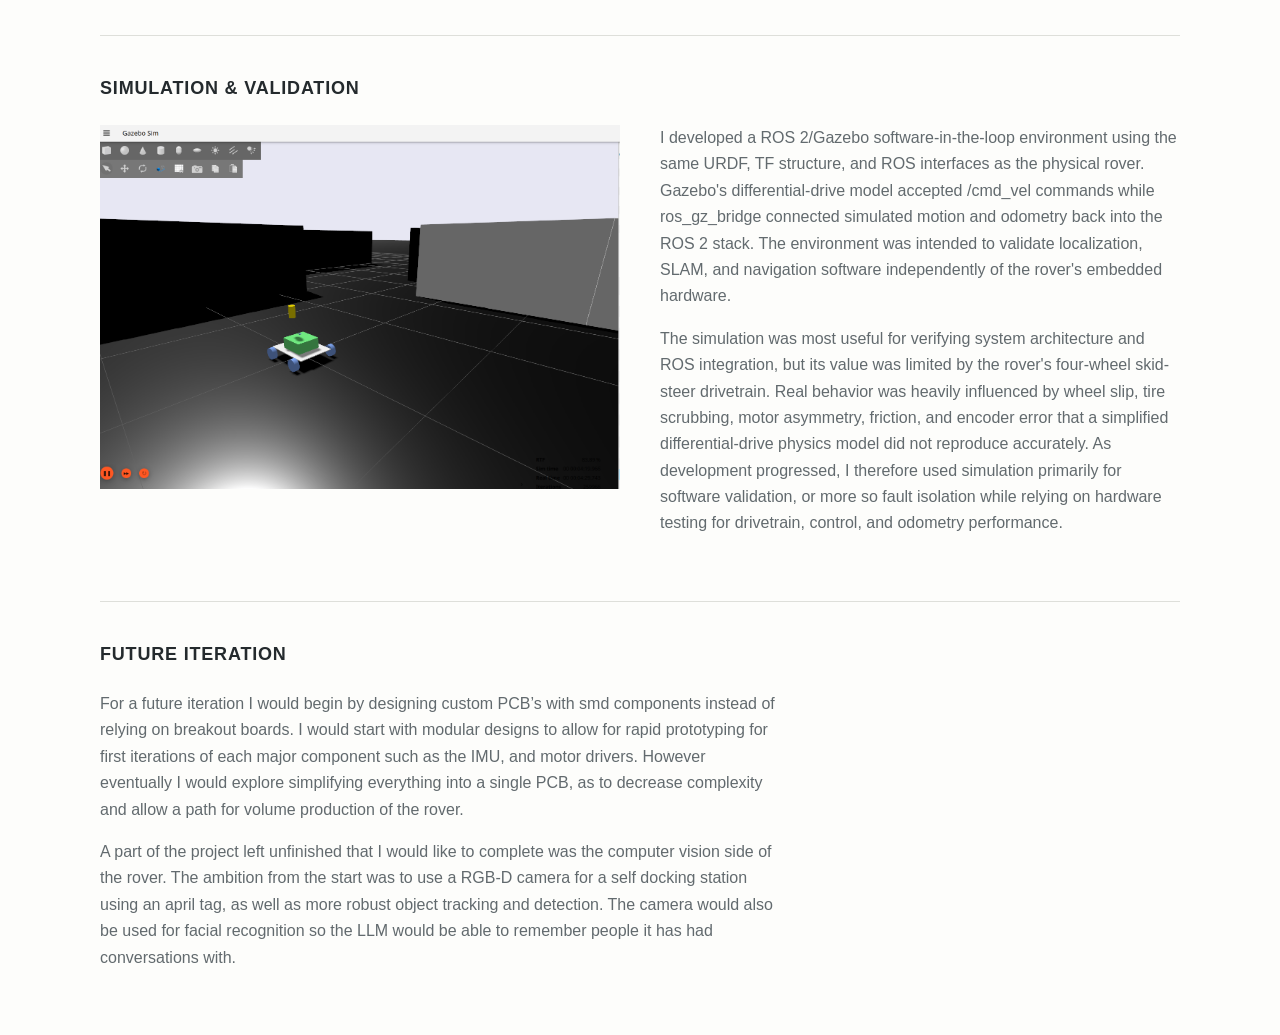
==== commit 52421240: "edited autonomous-rover page" ====
--- a/projects/autonomous-robot.html
+++ b/projects/autonomous-robot.html
@@ -41,7 +41,7 @@
           <div class="full-text prose">
             <p>
 
-            As part of my internship I built, from scratch, a four-wheel skid-steer mobile robot platform capable of mapping and autonomously navigating indoor environments.
+            As part of my internship I develoed firmware for a four-wheel skid-steer mobile robot platform capable of mapping and autonomously navigating indoor environments.
 
             </p>
             <p>
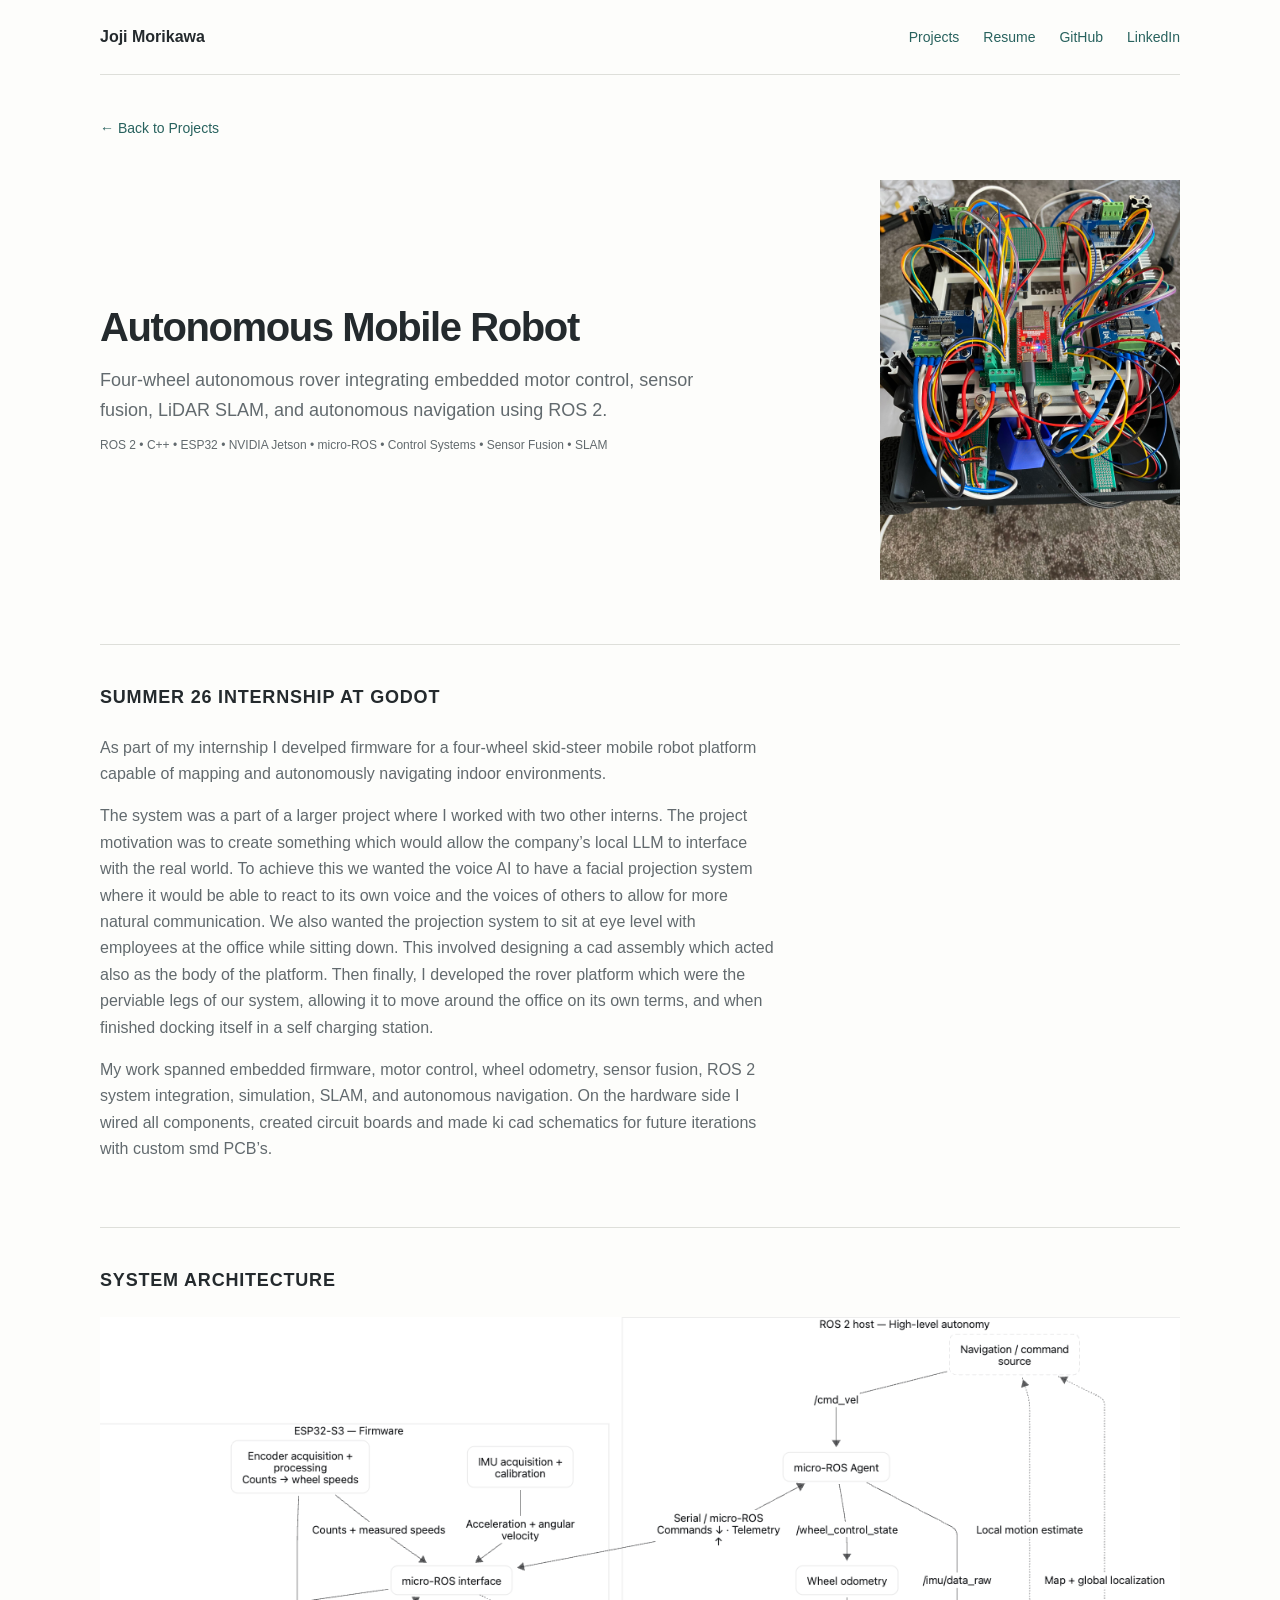
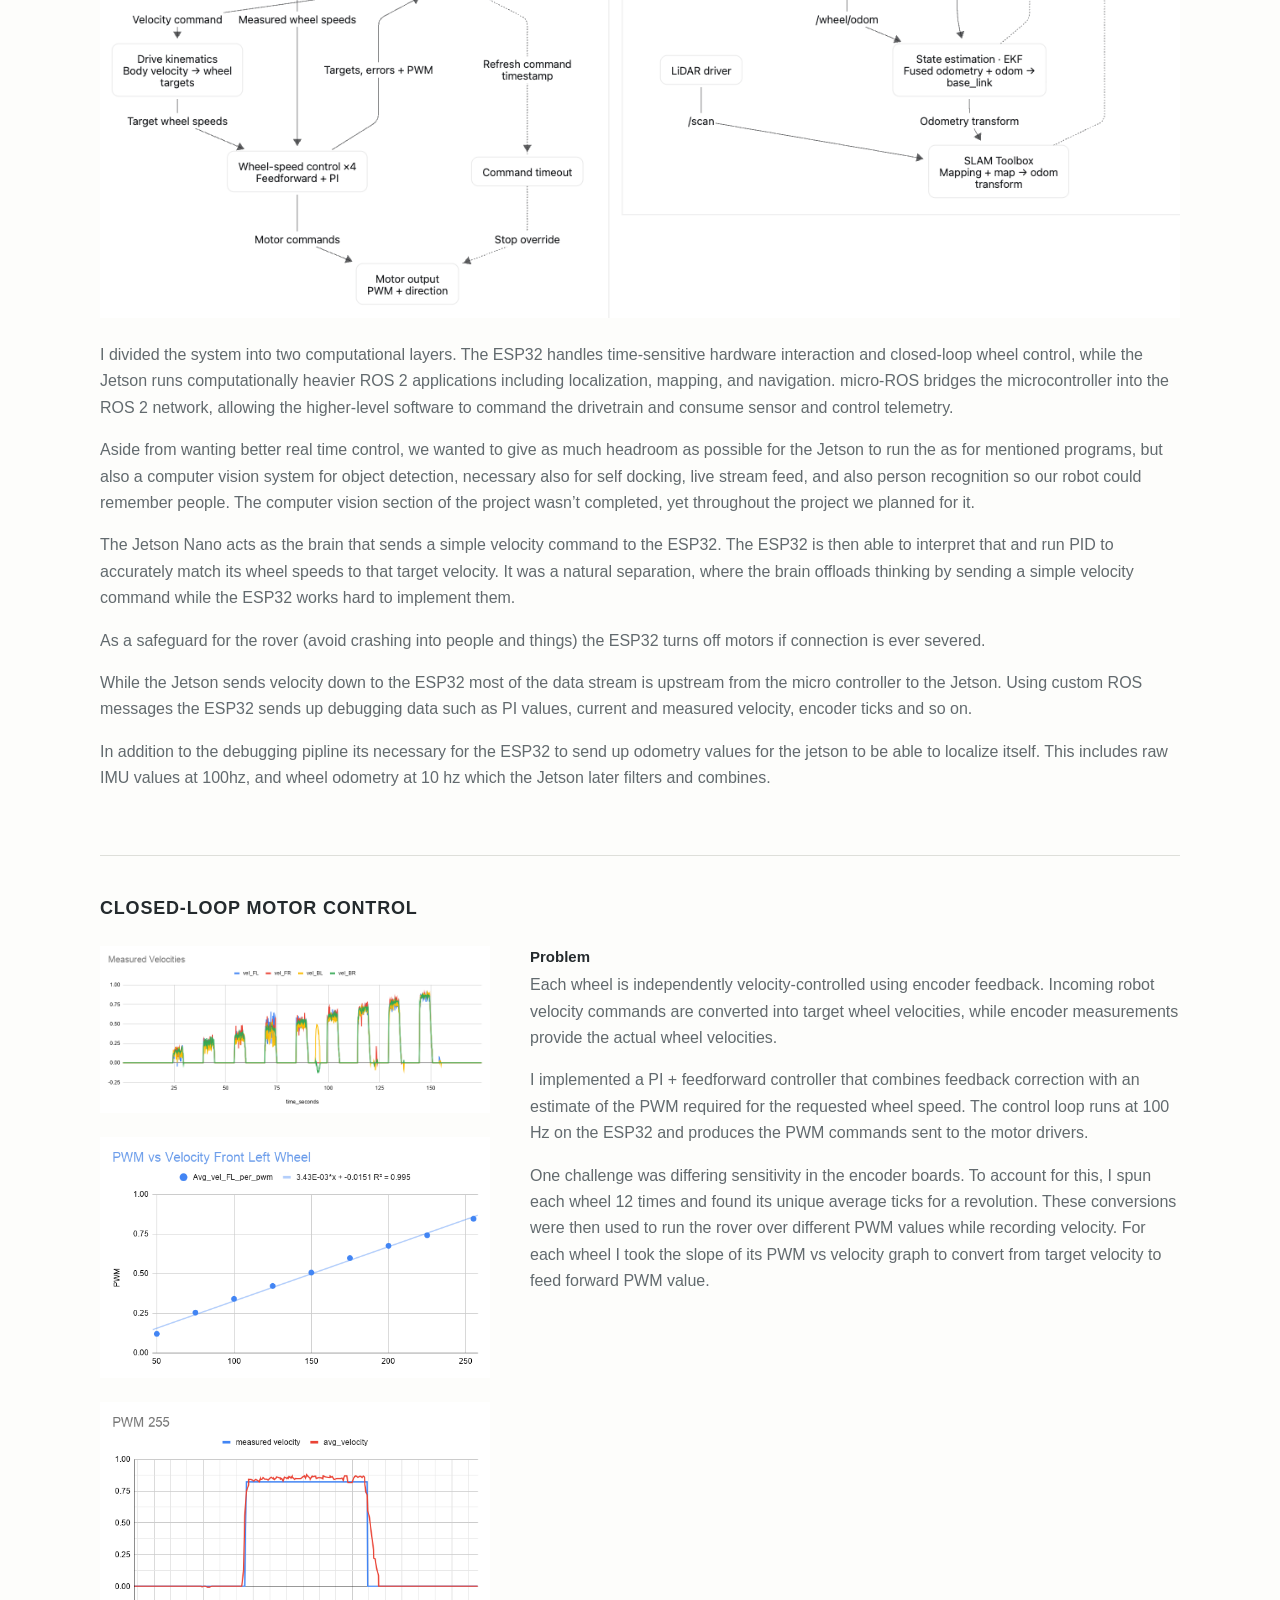
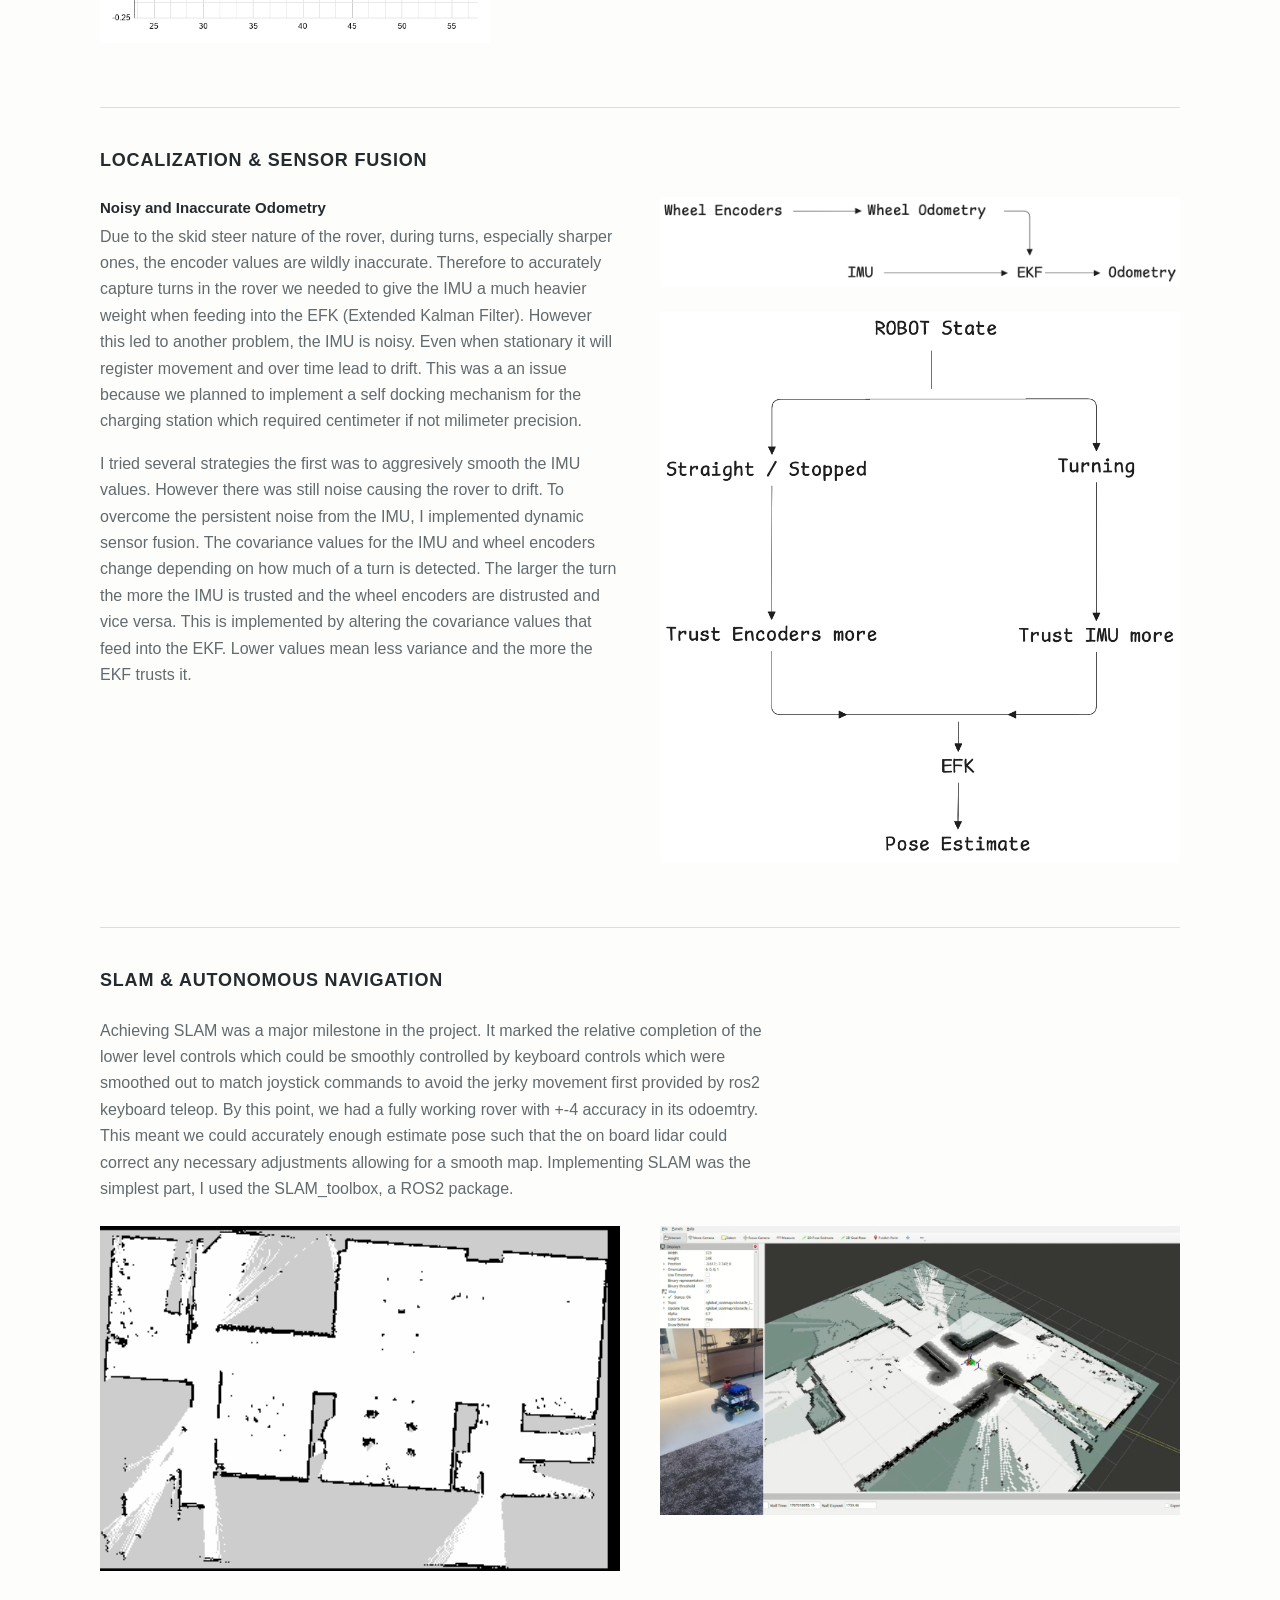
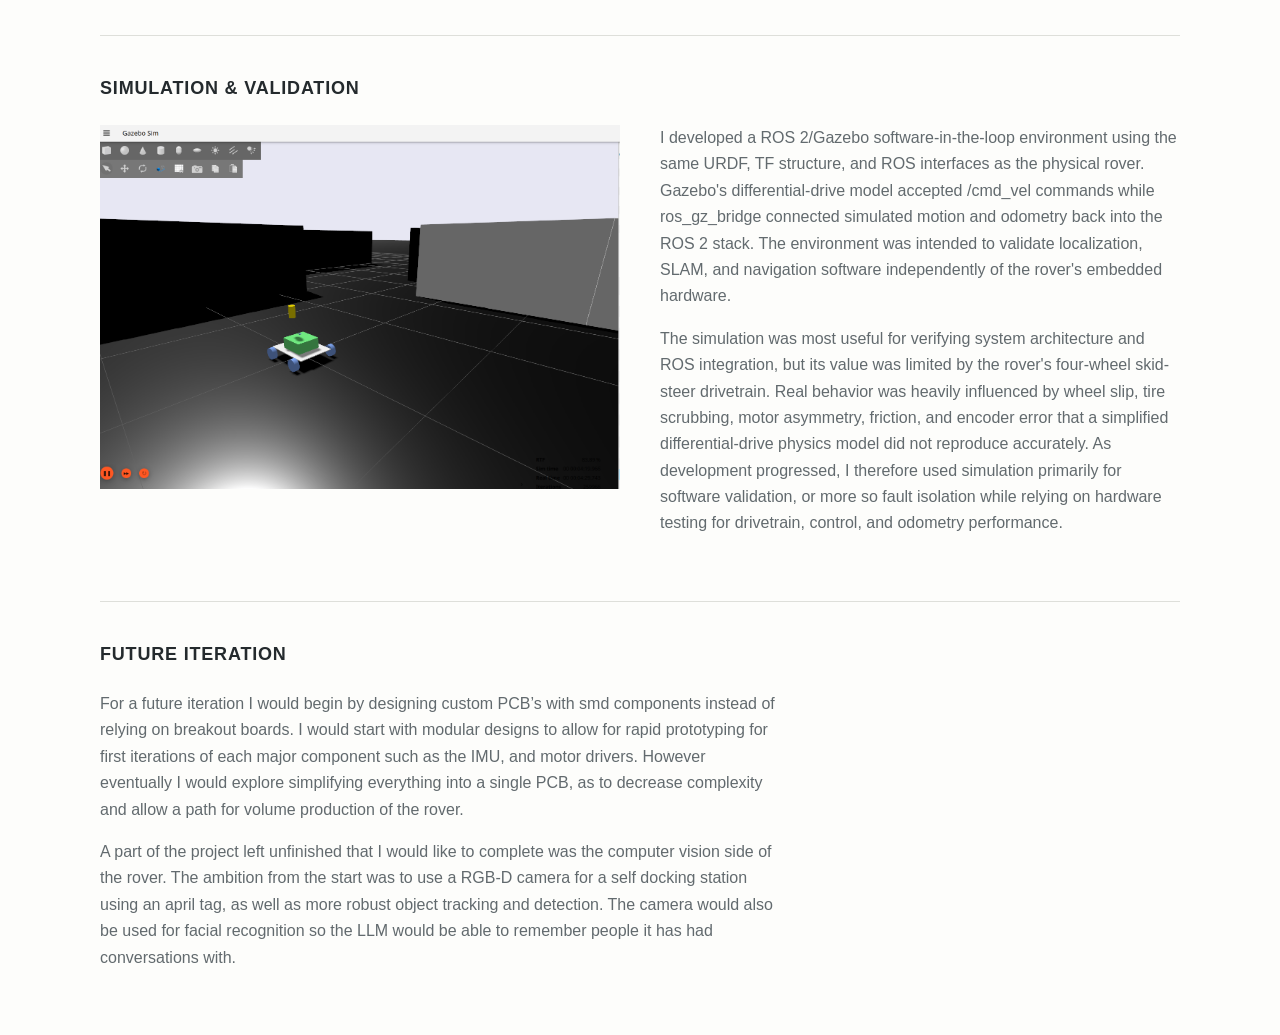
==== commit 3963cf0d: "spelling error" ====
--- a/projects/autonomous-robot.html
+++ b/projects/autonomous-robot.html
@@ -41,7 +41,7 @@
           <div class="full-text prose">
             <p>
 
-            As part of my internship I develoed firmware for a four-wheel skid-steer mobile robot platform capable of mapping and autonomously navigating indoor environments.
+            As part of my internship I develped firmware for a four-wheel skid-steer mobile robot platform capable of mapping and autonomously navigating indoor environments.
 
             </p>
             <p>
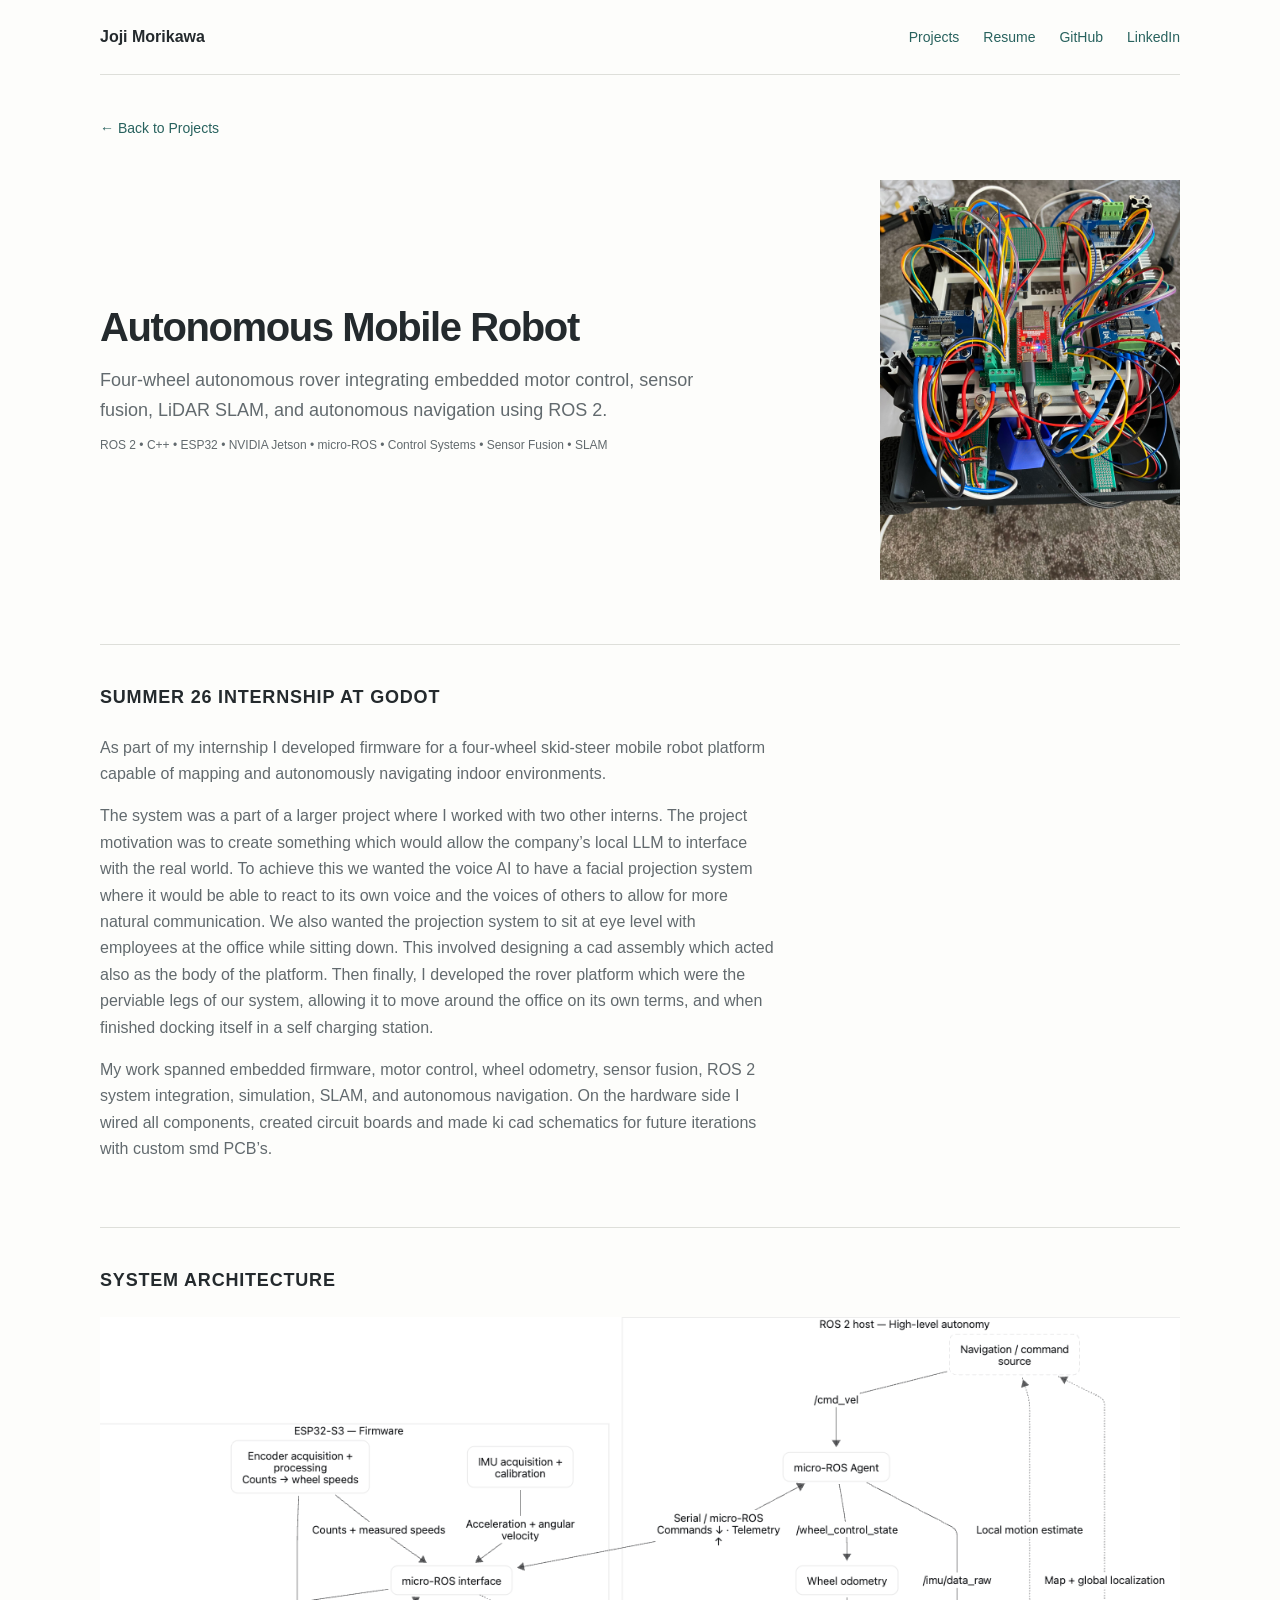
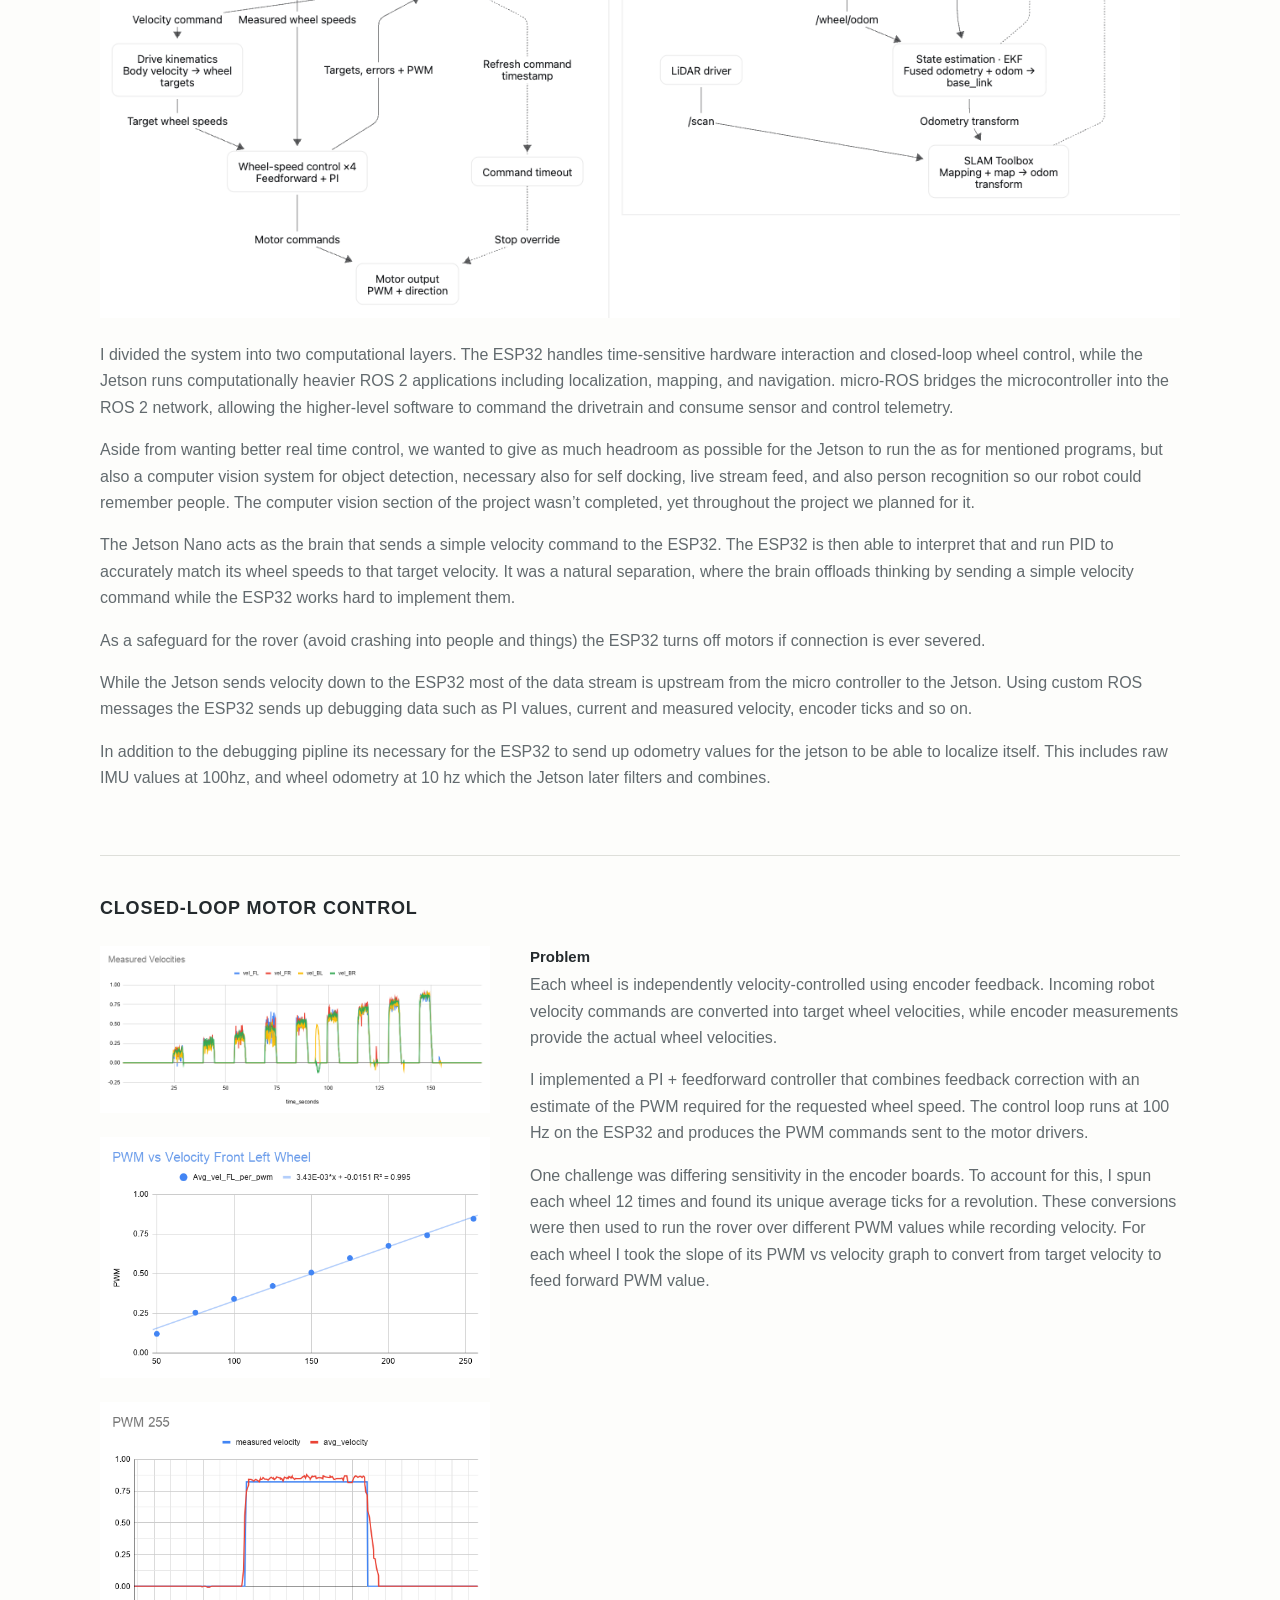
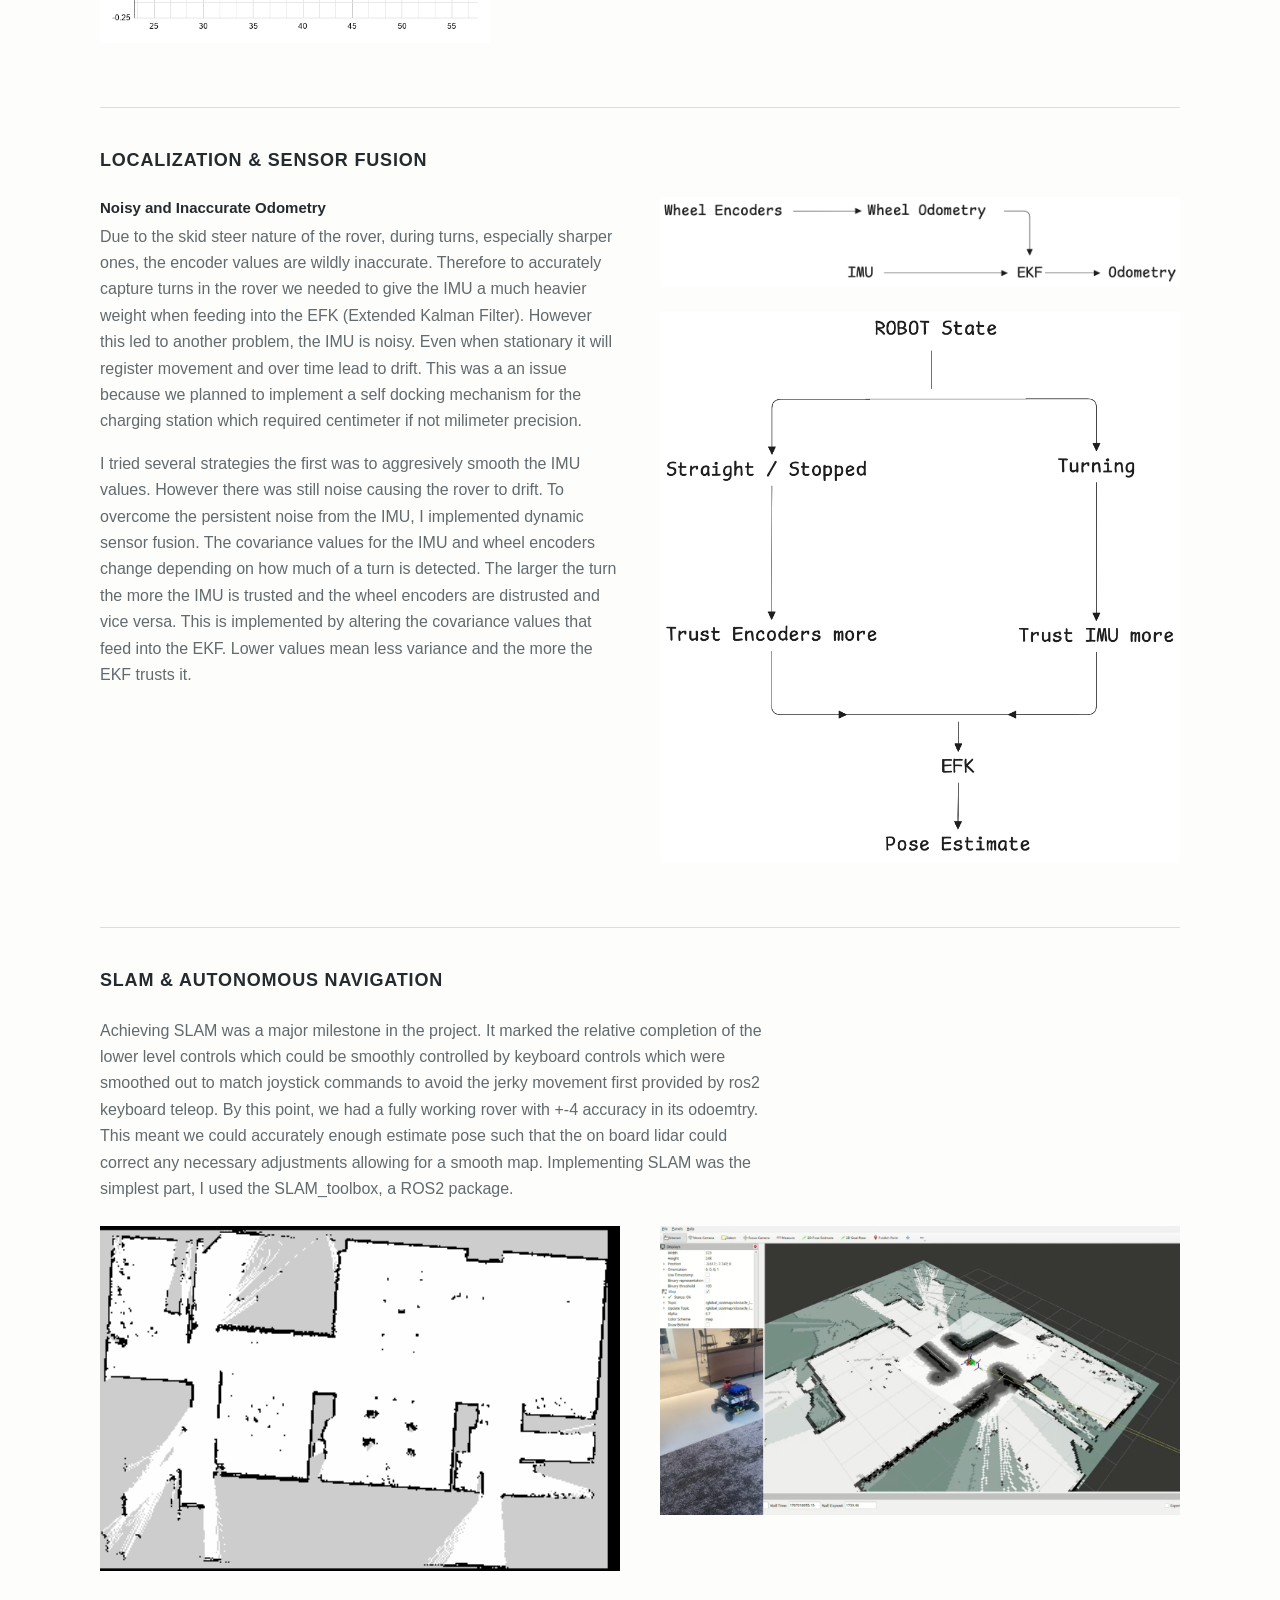
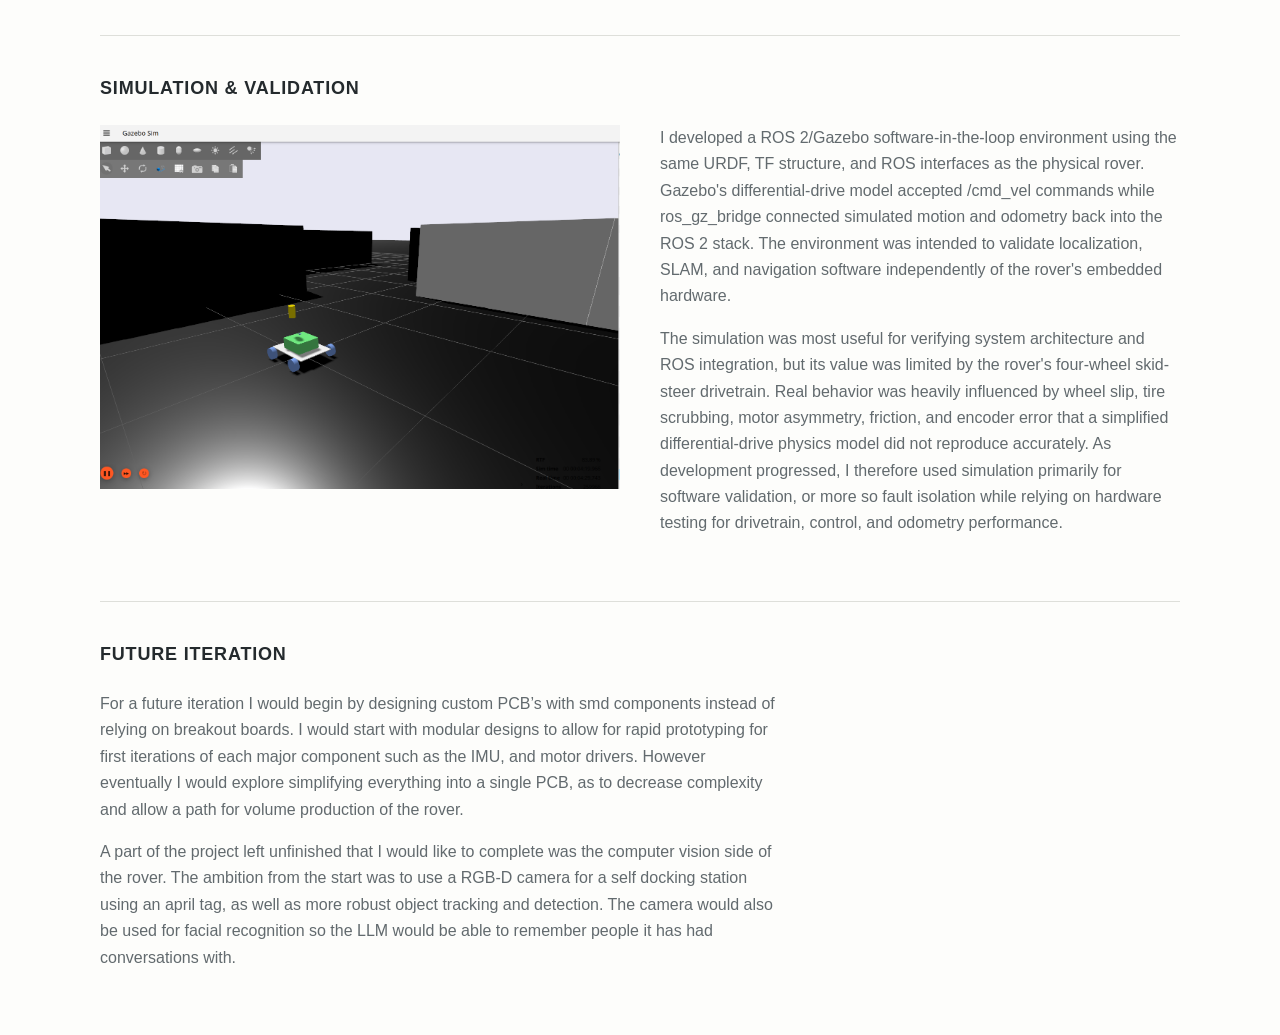
==== commit ca8c14db: "spelling error" ====
--- a/projects/autonomous-robot.html
+++ b/projects/autonomous-robot.html
@@ -41,7 +41,7 @@
           <div class="full-text prose">
             <p>
 
-            As part of my internship I develped firmware for a four-wheel skid-steer mobile robot platform capable of mapping and autonomously navigating indoor environments.
+            As part of my internship I developed firmware for a four-wheel skid-steer mobile robot platform capable of mapping and autonomously navigating indoor environments.
 
             </p>
             <p>
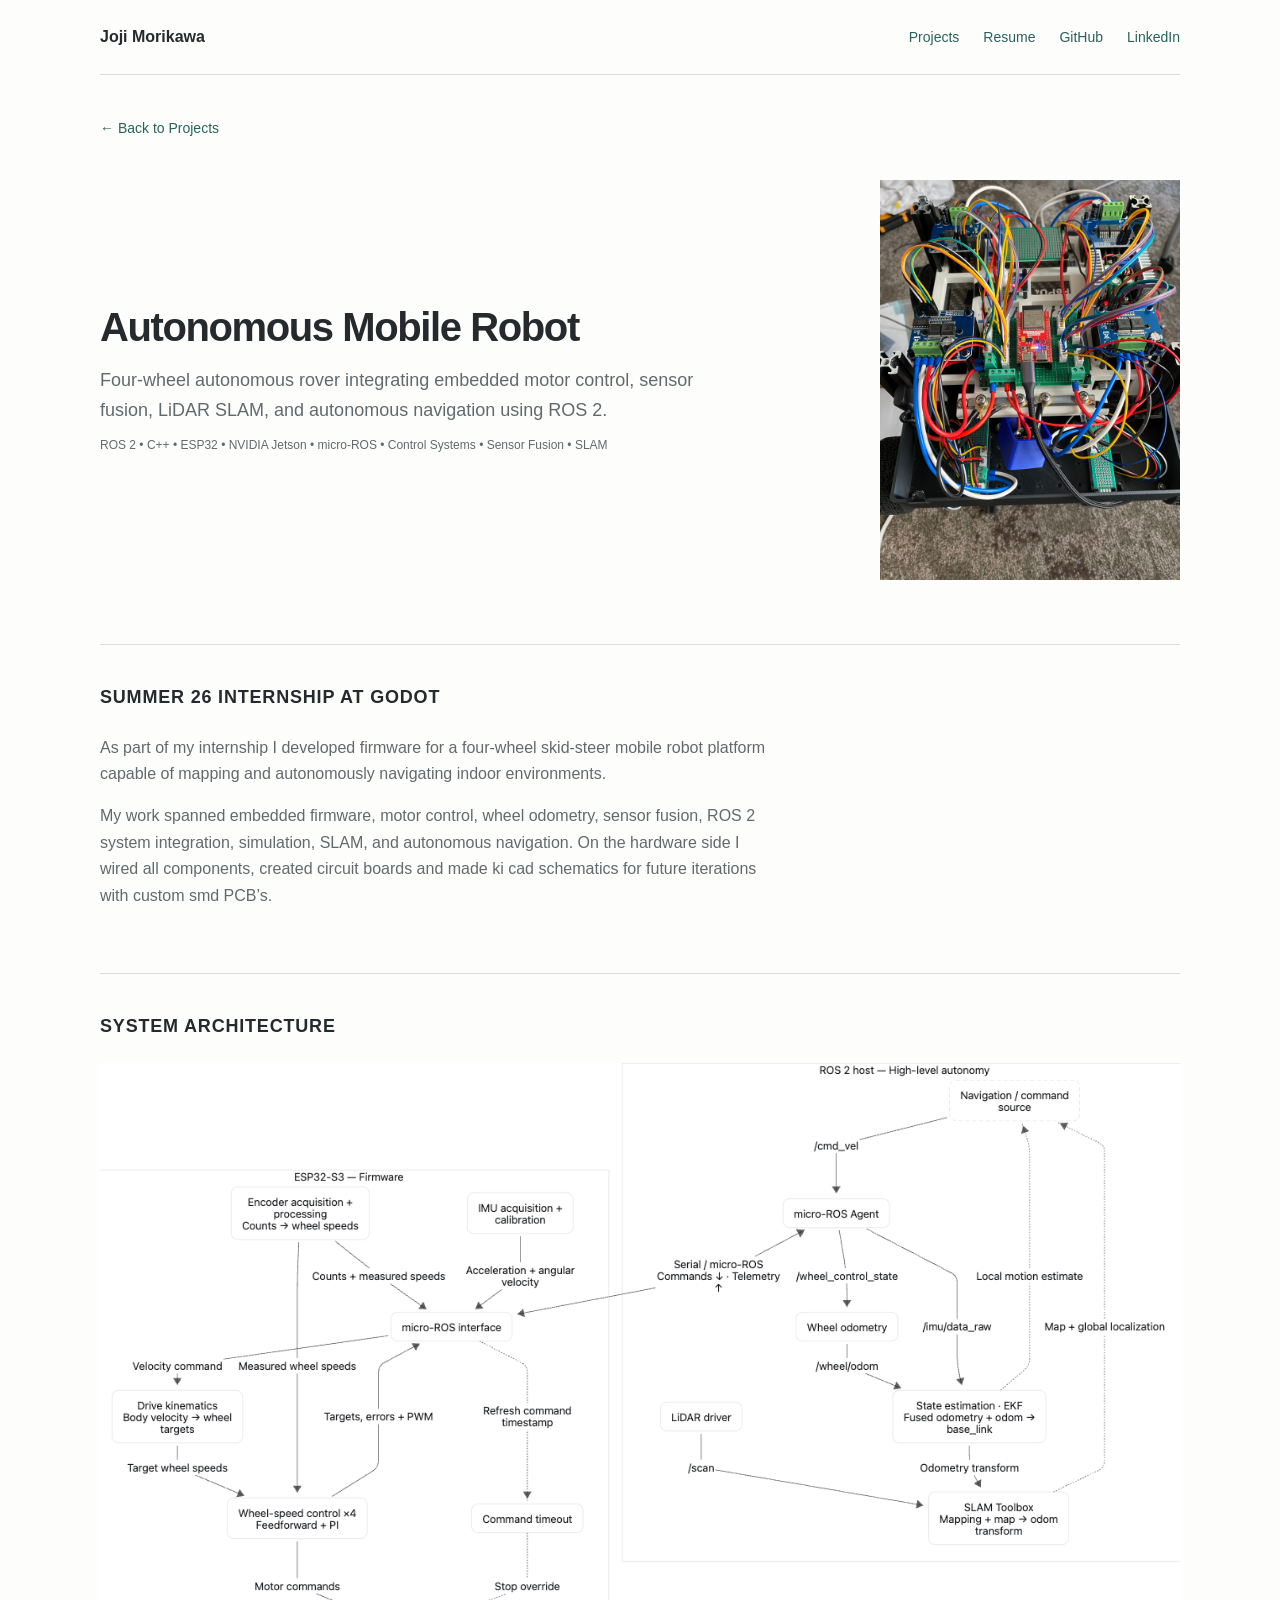
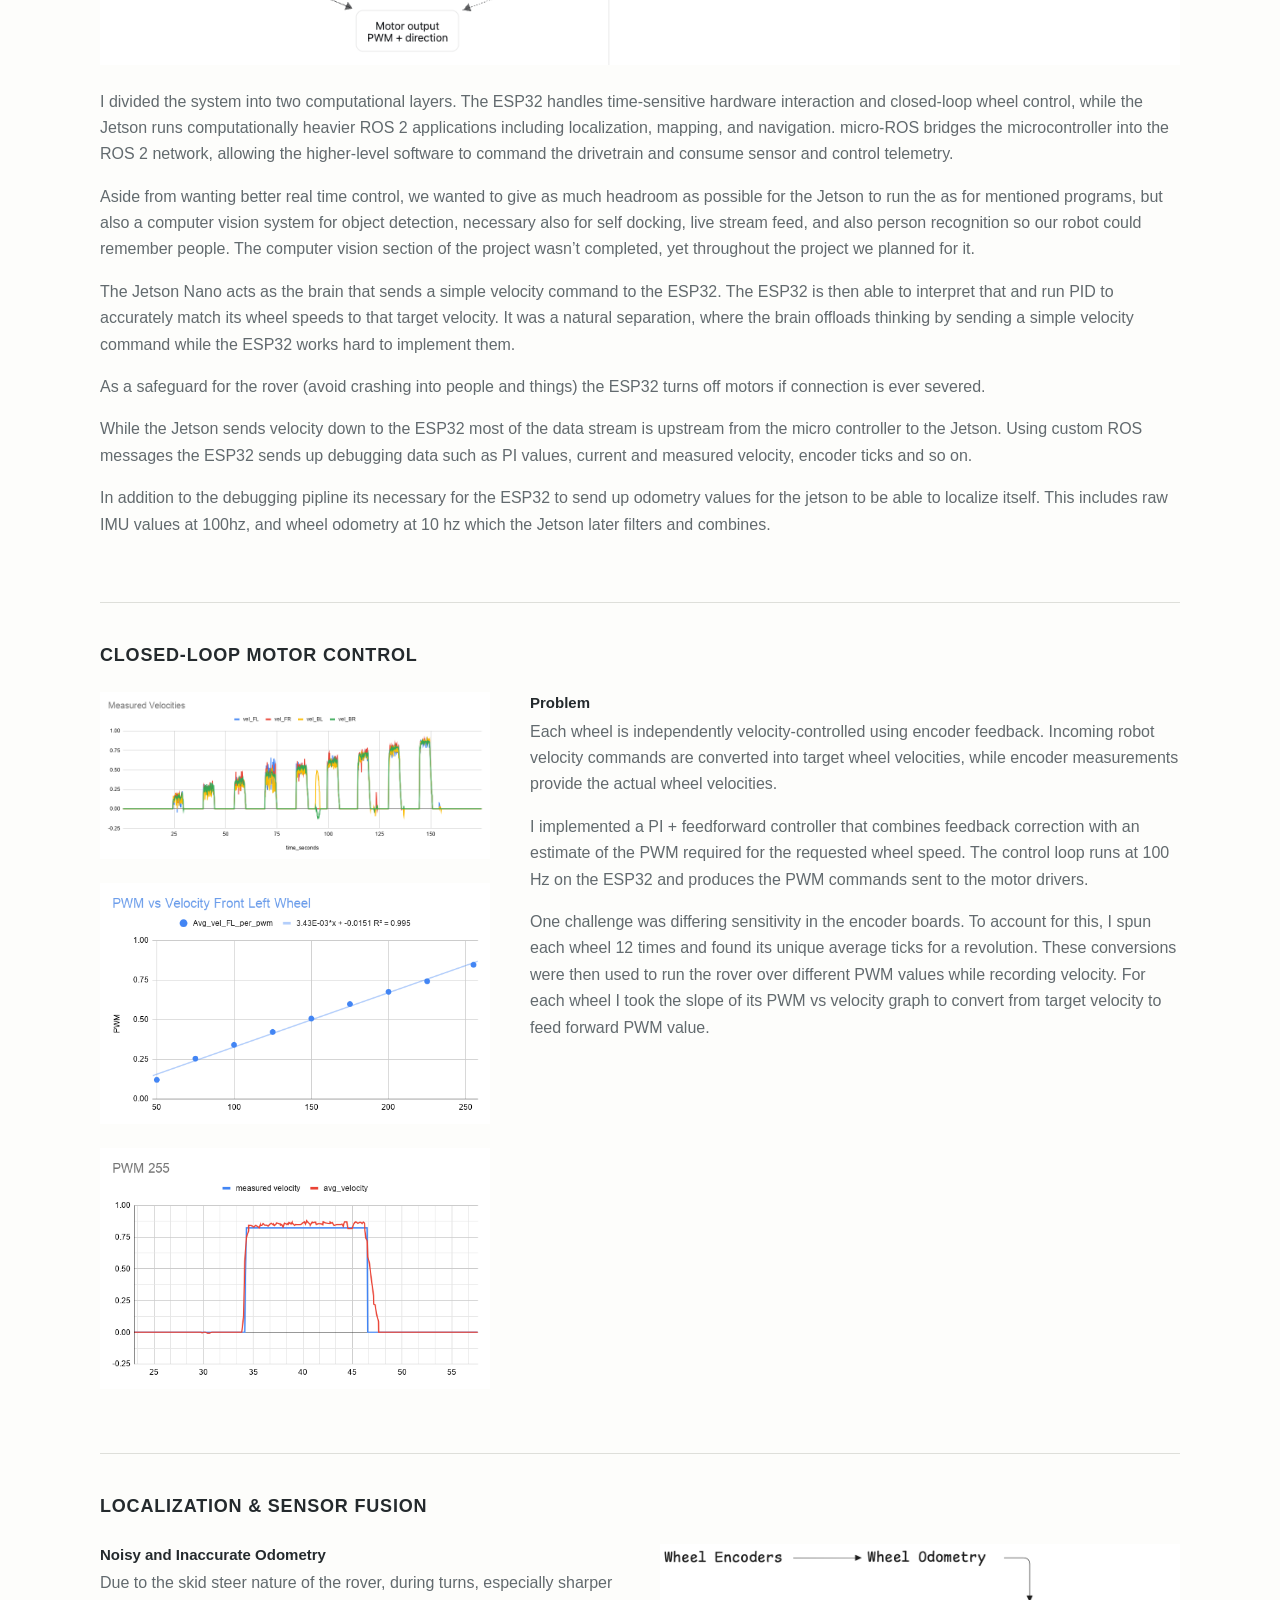
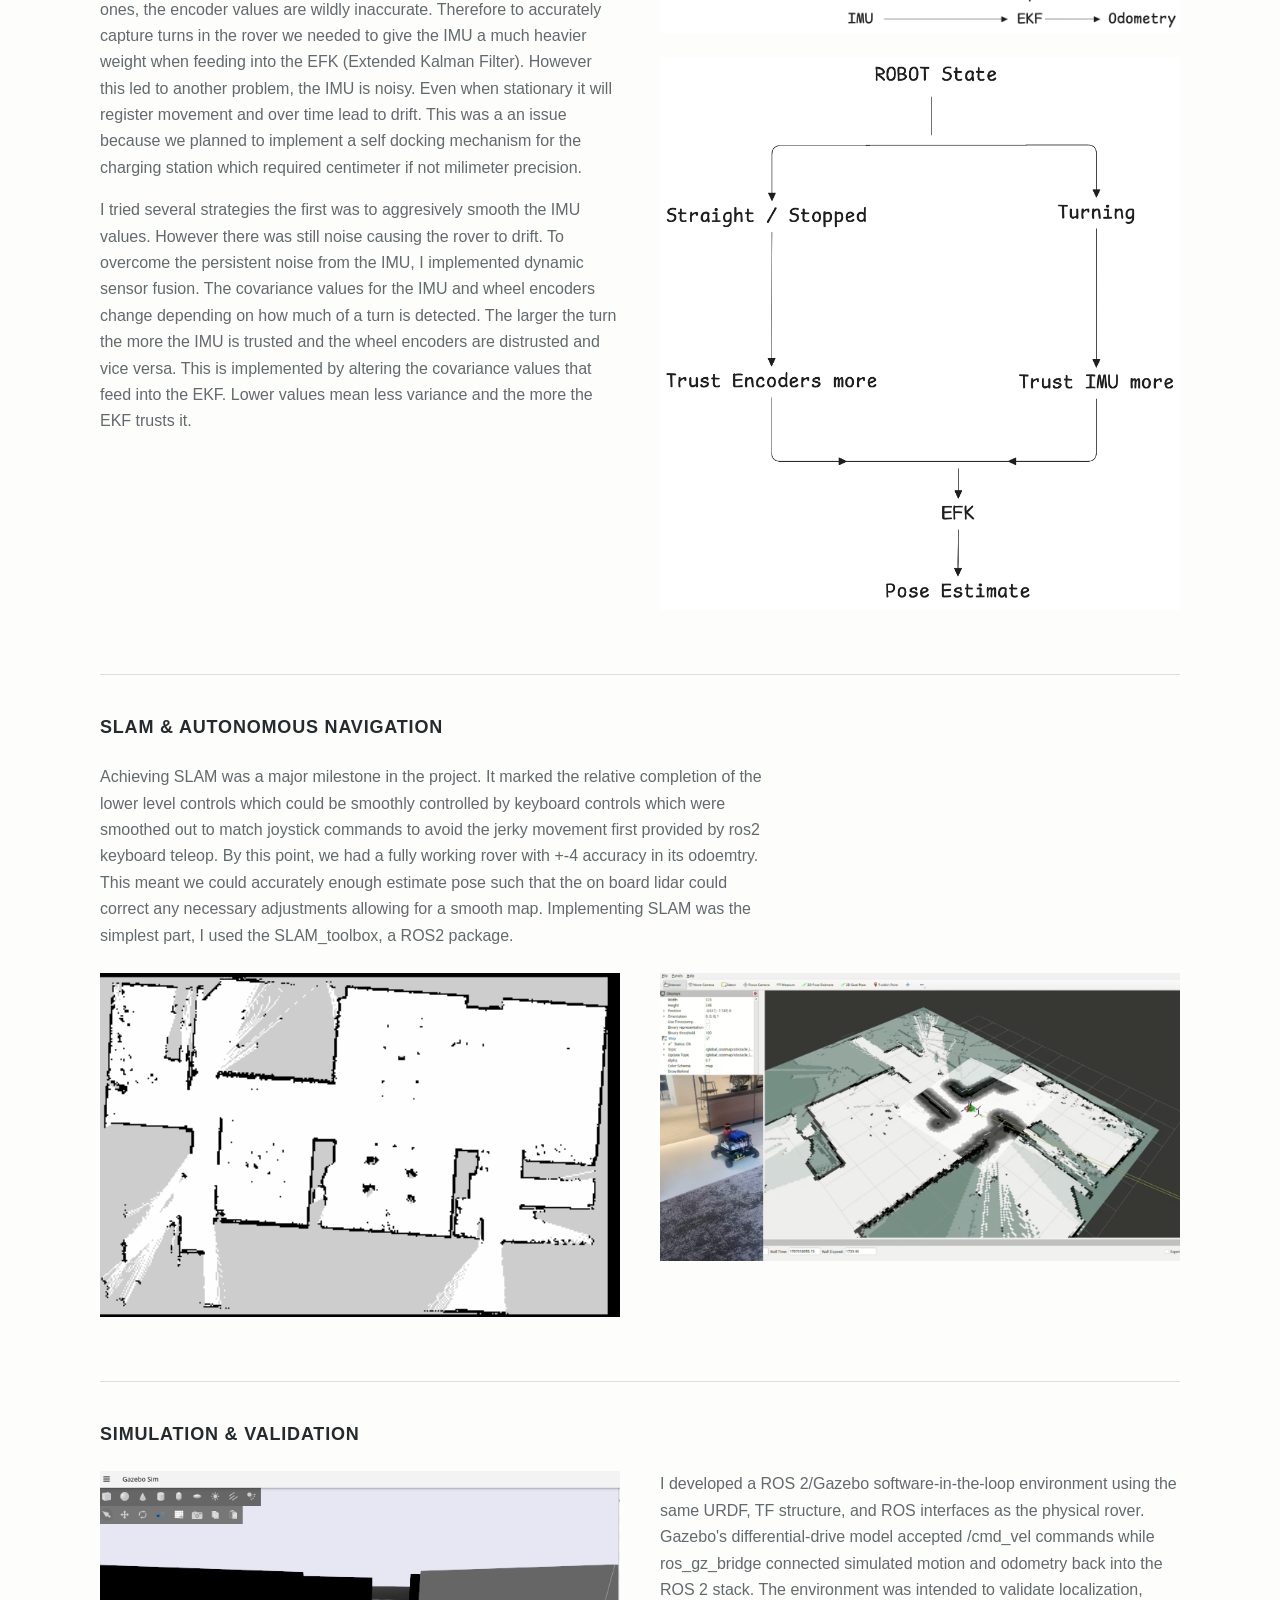
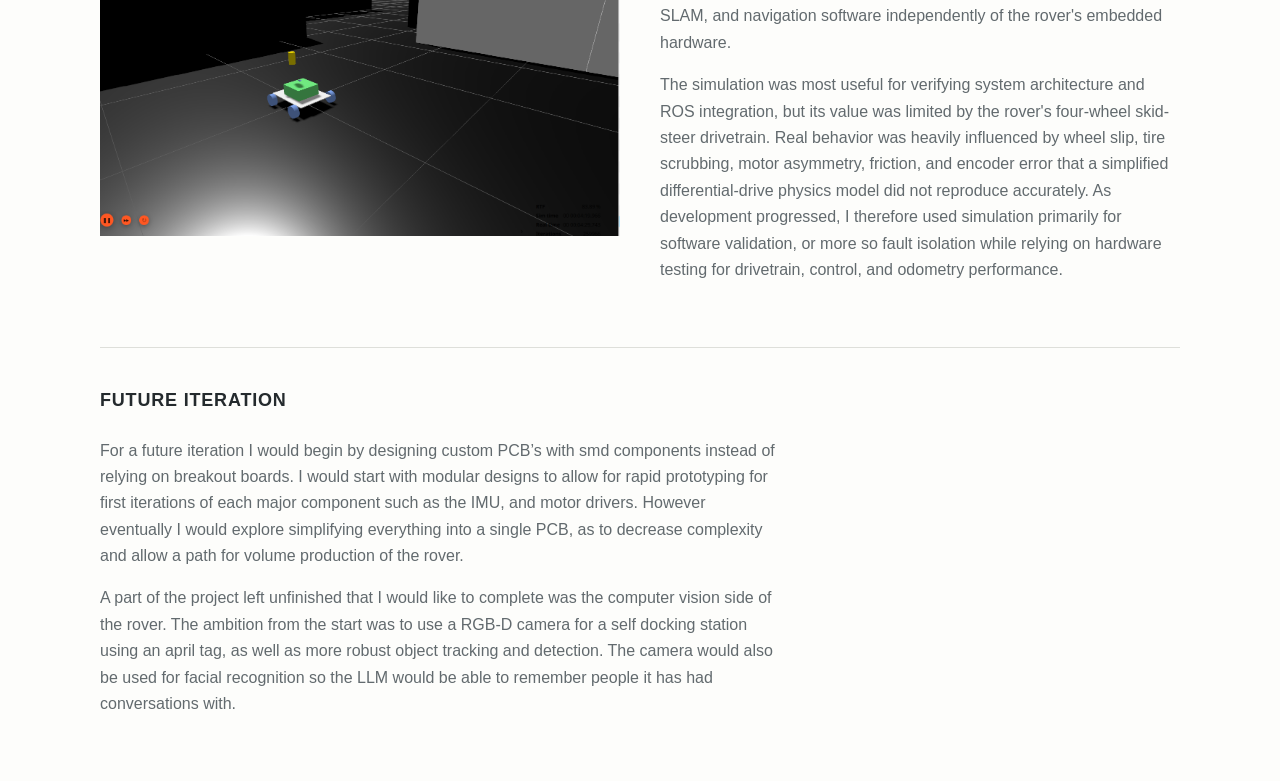
==== commit 45b1ff50: "rover changes" ====
--- a/projects/autonomous-robot.html
+++ b/projects/autonomous-robot.html
@@ -44,10 +44,7 @@
             As part of my internship I developed firmware for a four-wheel skid-steer mobile robot platform capable of mapping and autonomously navigating indoor environments.
 
             </p>
-            <p>
-              The system was a part of a larger project where I worked with two other interns. The project motivation was to create something which would allow the company’s local LLM to interface with the real world. To achieve this we wanted the voice AI to have a facial projection system where it would be able to react to its own voice and the voices of others to allow for more natural communication. We also wanted the projection system to sit at eye level with employees at the office while sitting down. This involved designing a cad assembly which acted also as the body of the platform. Then finally, I developed the rover platform which were the perviable legs of our system, allowing it to move around the office on its own terms, and when finished docking itself in a self charging station. 
-
-            </p>
+           
        
             <p>
               My work spanned embedded firmware, motor control, wheel odometry, sensor fusion, ROS 2 system integration, simulation, SLAM, and autonomous navigation. 
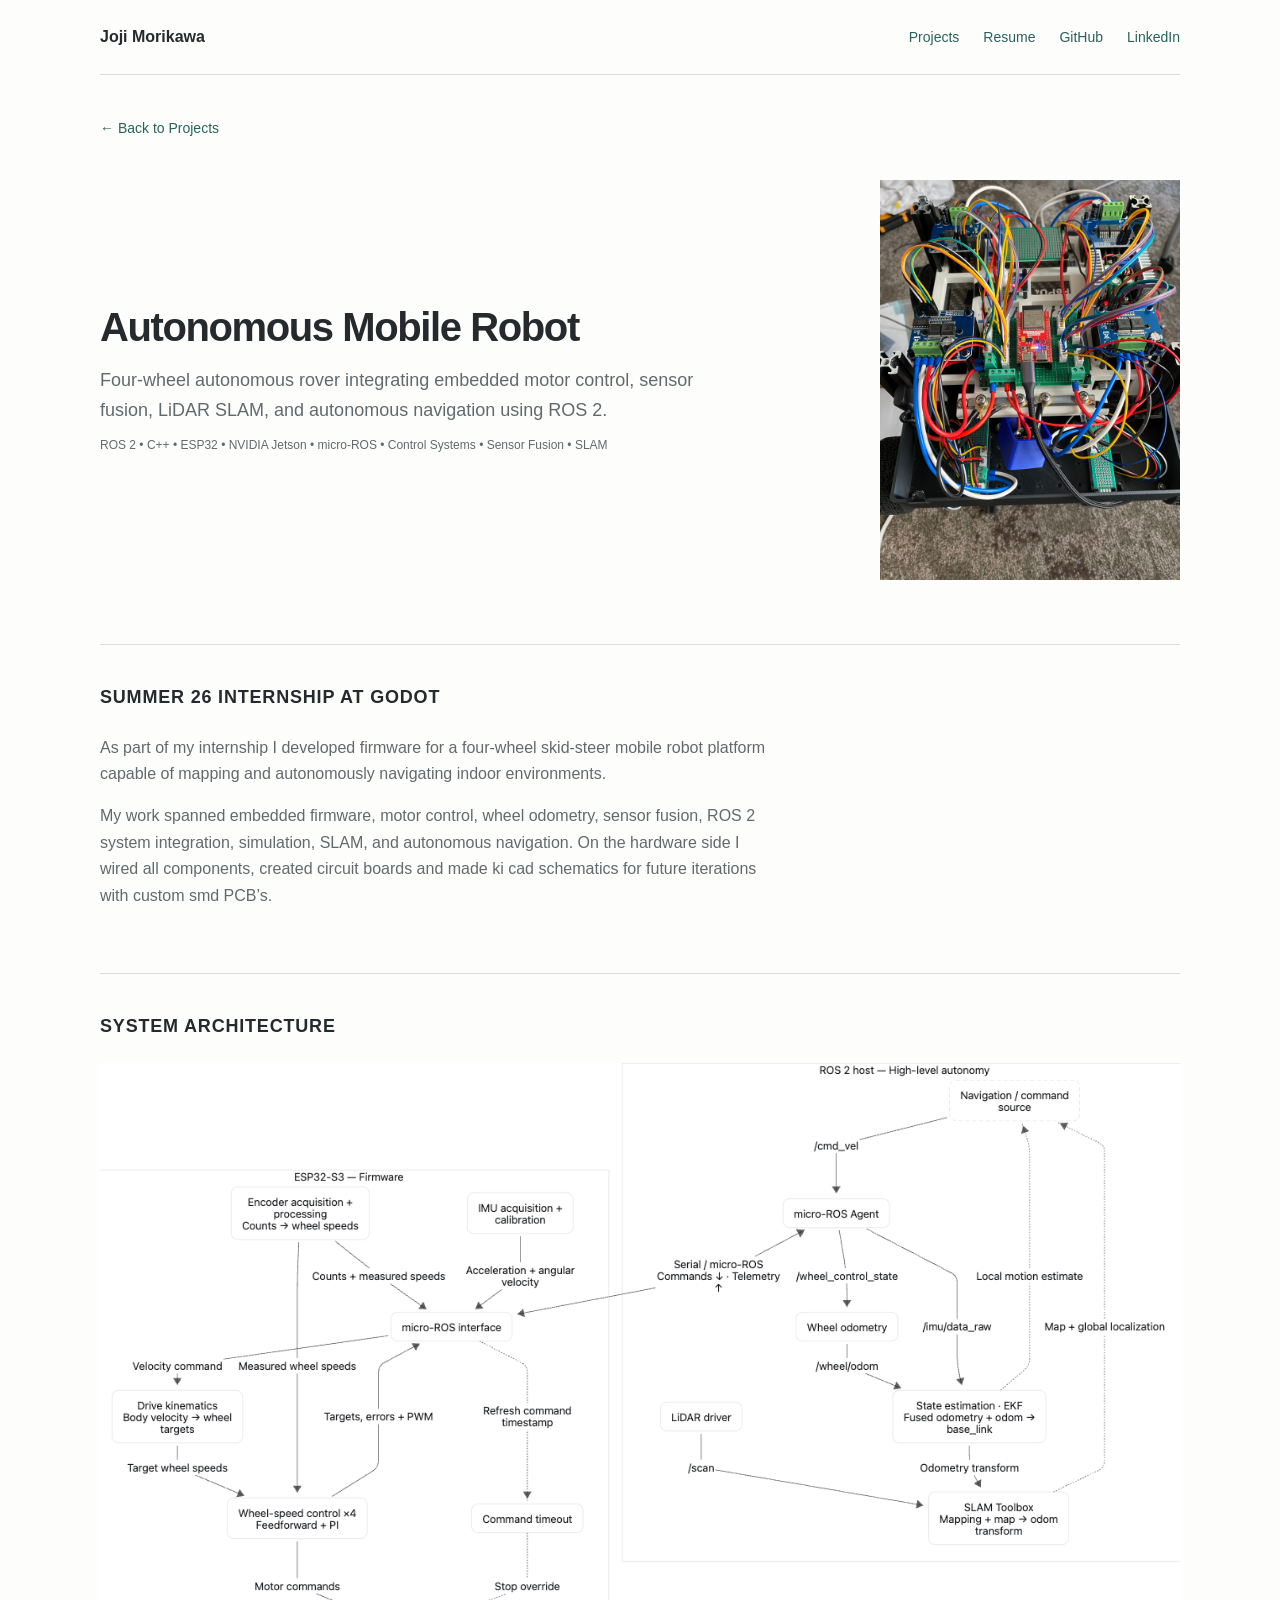
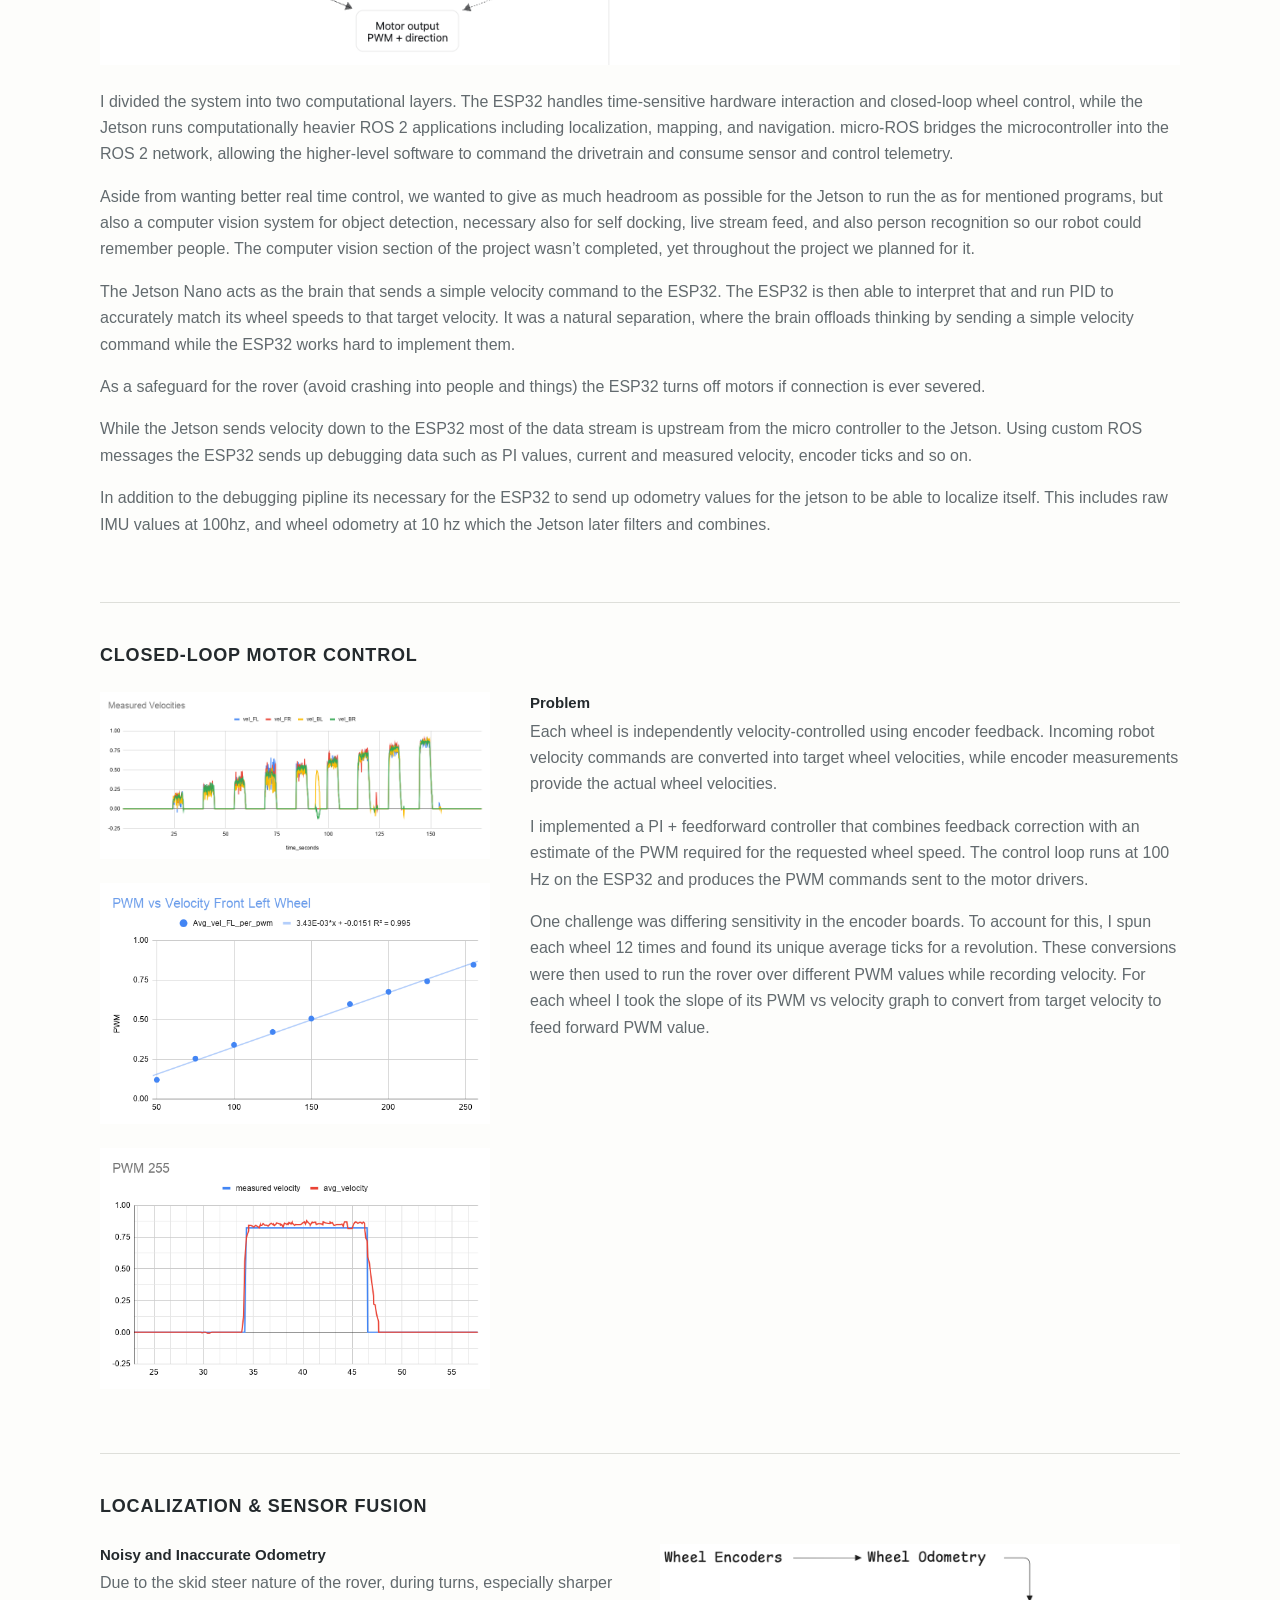
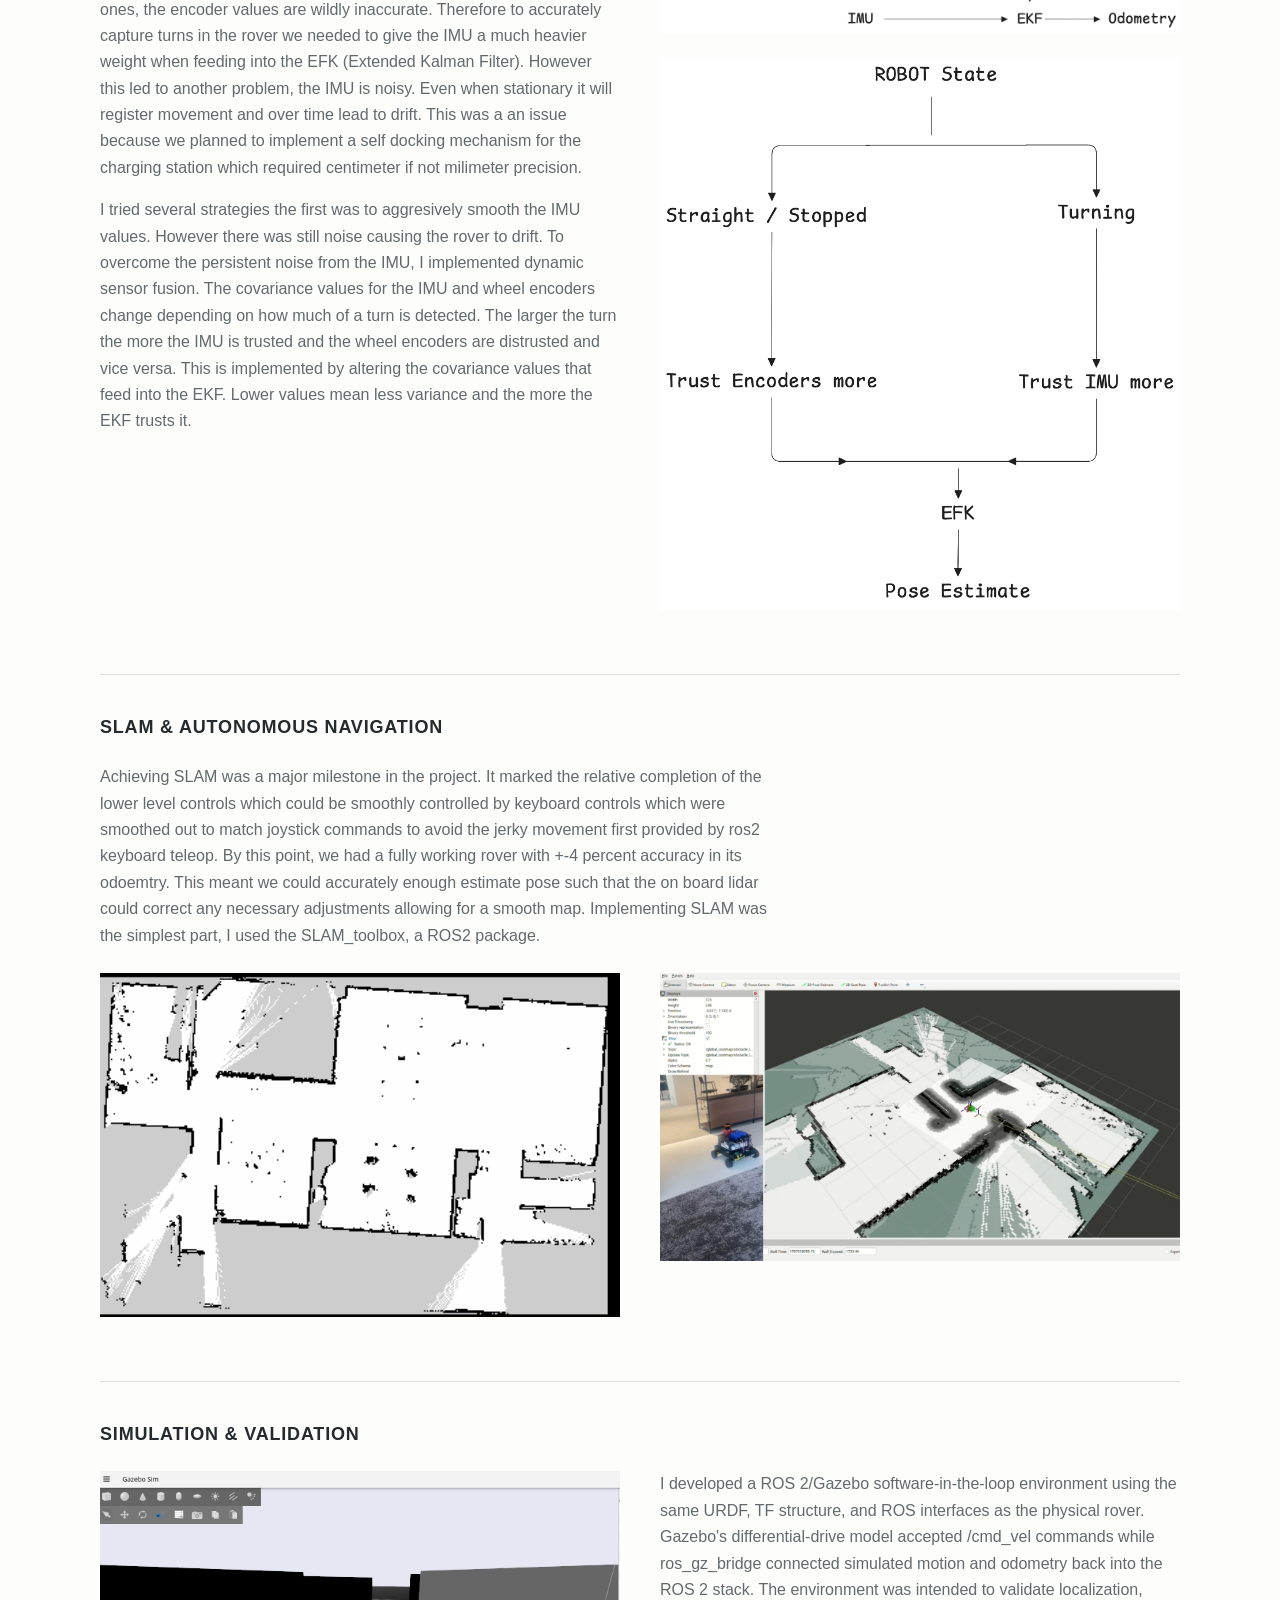
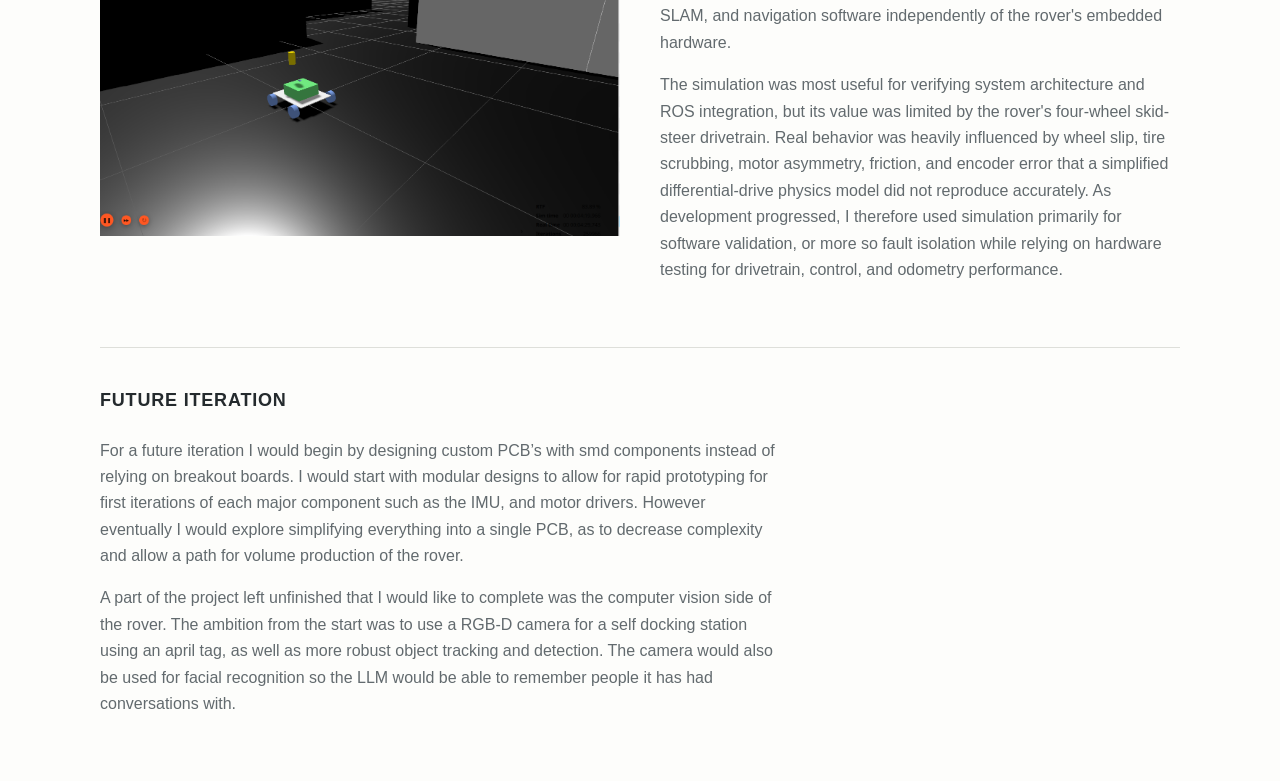
==== commit fa18a342: "spelling" ====
--- a/projects/autonomous-robot.html
+++ b/projects/autonomous-robot.html
@@ -175,7 +175,7 @@
               Achieving SLAM was a major milestone in the project. 
               It marked the relative completion of the lower level controls which could be smoothly controlled by 
               keyboard controls which were smoothed out to match joystick commands to avoid the jerky movement first 
-              provided by ros2 keyboard teleop. By this point, we had a fully working rover with +-4 accuracy in its odoemtry. 
+              provided by ros2 keyboard teleop. By this point, we had a fully working rover with +-4 percent accuracy in its odoemtry. 
               This meant we could accurately enough estimate pose such that the on board lidar could correct any necessary adjustments allowing for 
               a smooth map. Implementing SLAM was the simplest part, I used the SLAM_toolbox, a ROS2 package. 
             </p>
